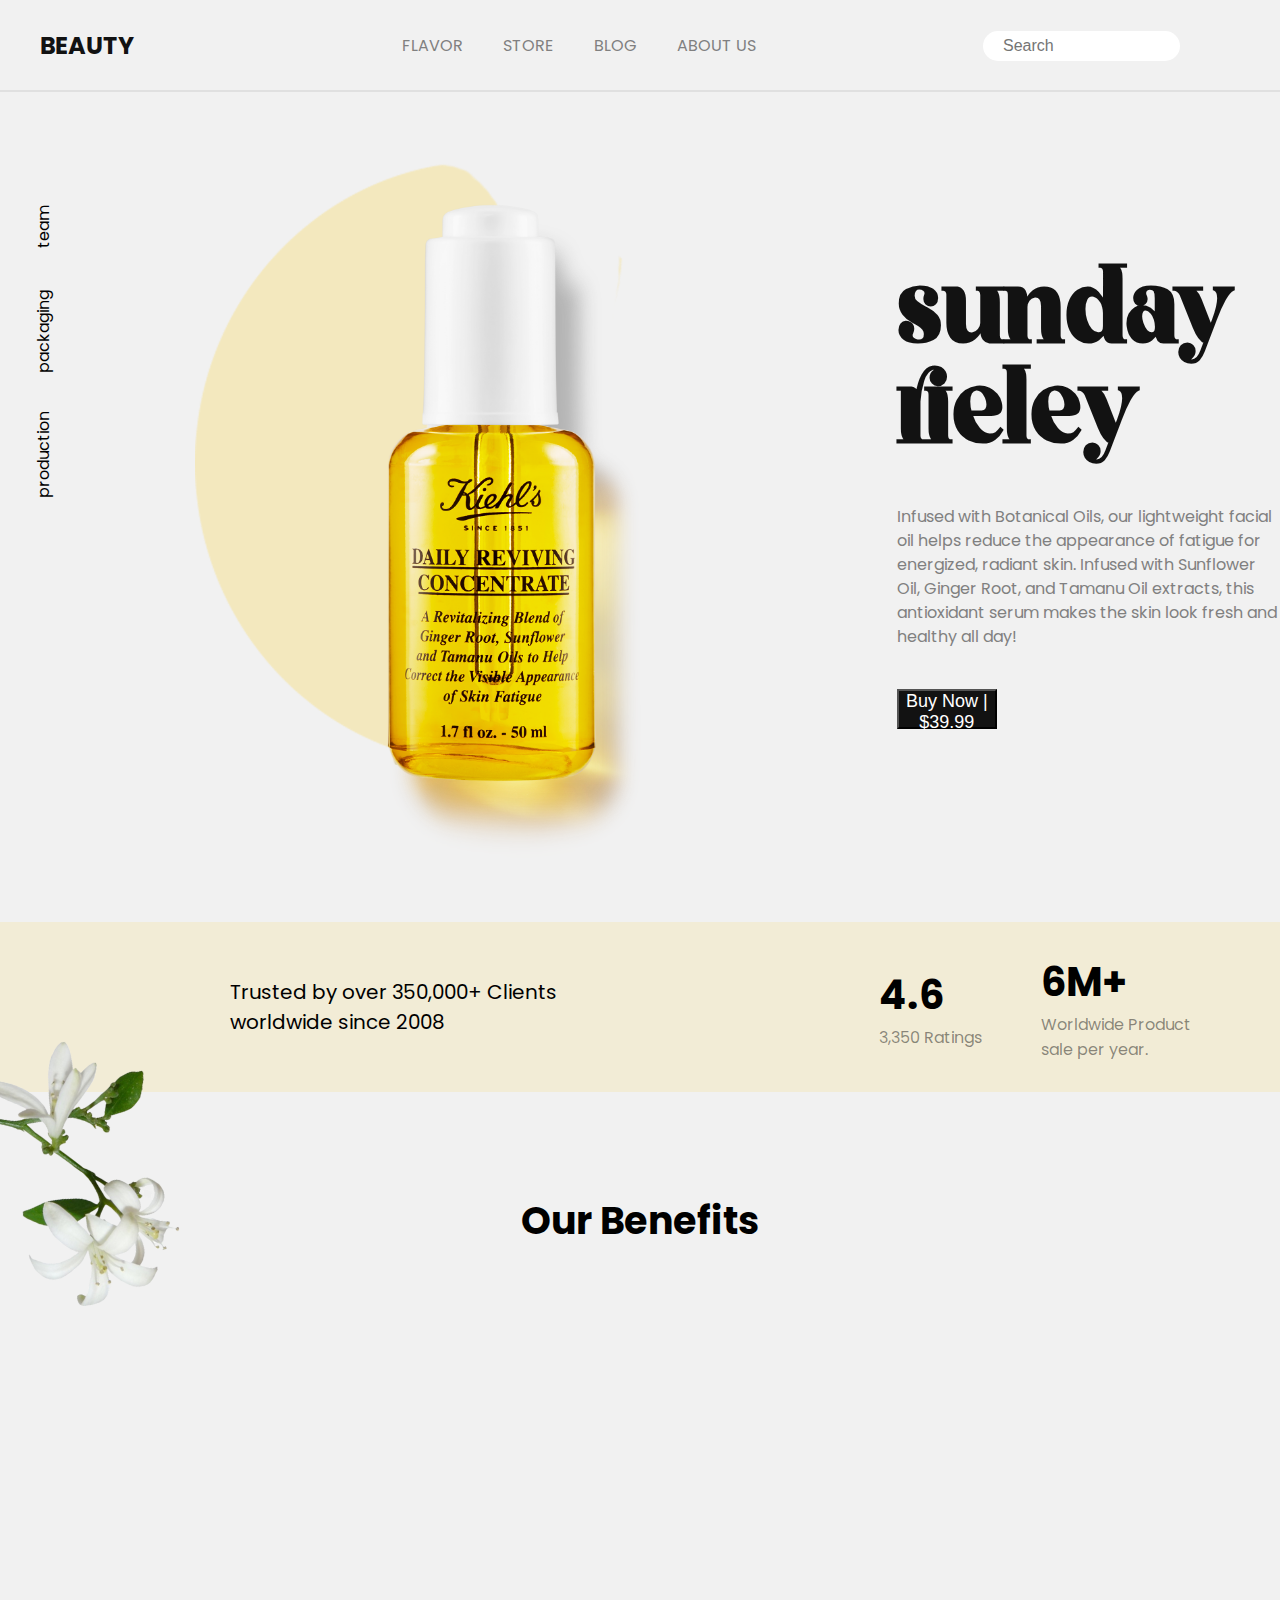
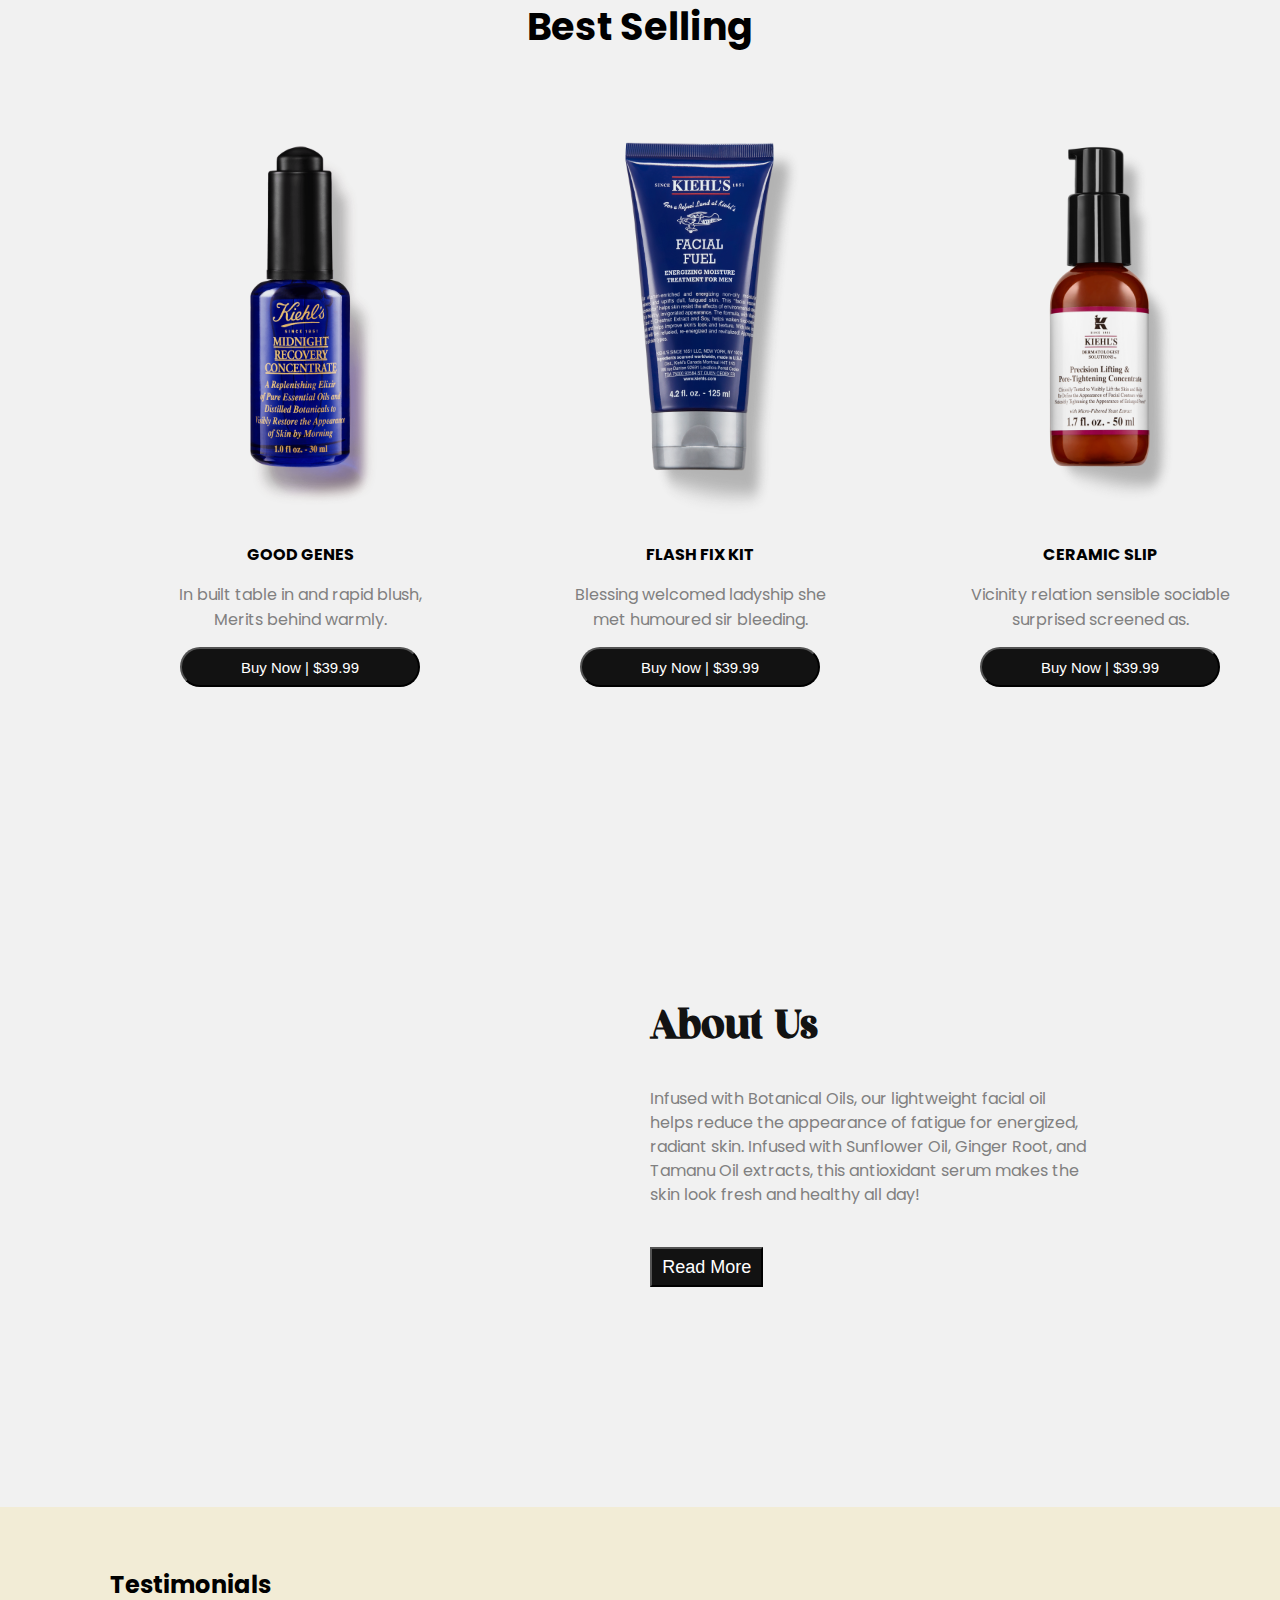
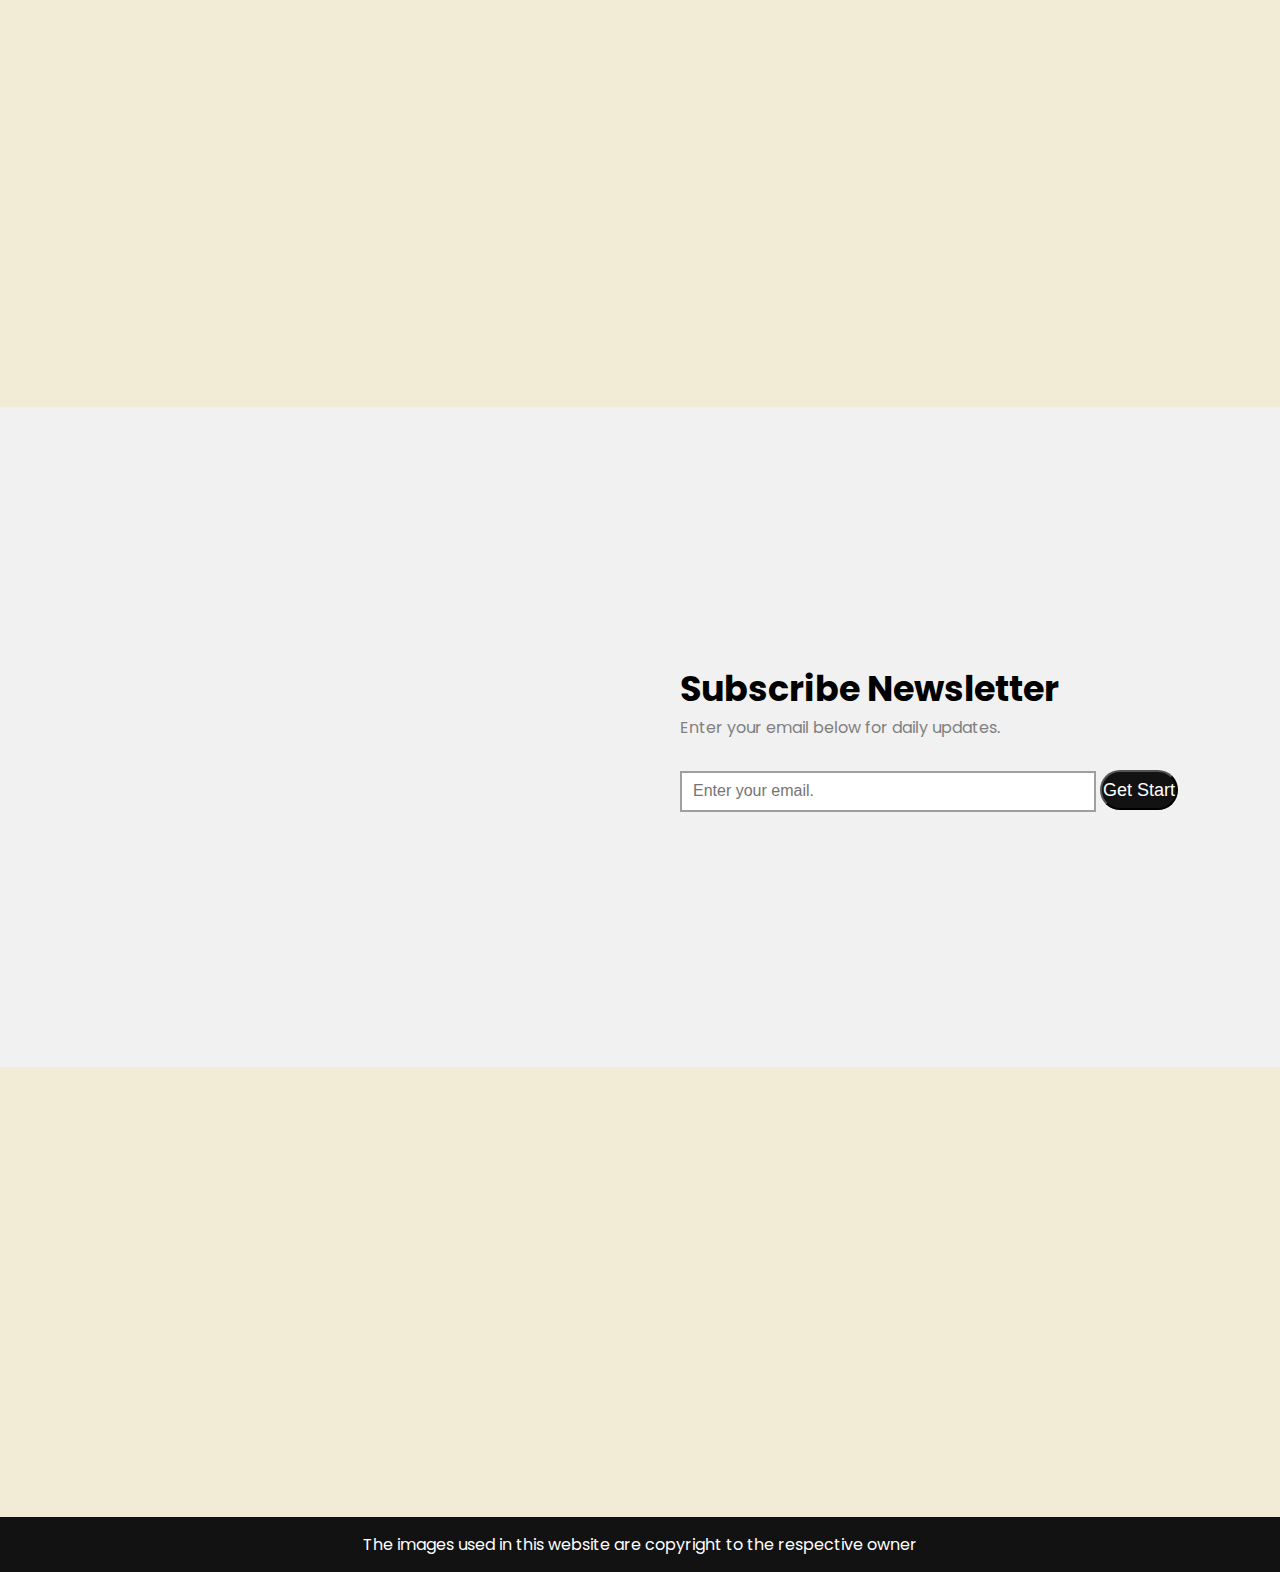
==== index.html @ eb68f1ec "Initial Commit" ====
<!DOCTYPE html>
<html lang="en">
<head>
    <meta charset="UTF-8">
    <meta http-equiv="X-UA-Compatible" content="IE=edge">
    <meta name="viewport" content="width=device-width, initial-scale=1.0">

    <!--Google Fonts-->
    <link href="https://fonts.googleapis.com/css2?family=Poppins:wght@200;300;400&display=swap" rel="stylesheet">

    <!--Font Awesome-->
    <link rel="stylesheet" href="https://cdnjs.cloudflare.com/ajax/libs/font-awesome/6.1.2/css/all.min.css" integrity="sha512-1sCRPdkRXhBV2PBLUdRb4tMg1w2YPf37qatUFeS7zlBy7jJI8Lf4VHwWfZZfpXtYSLy85pkm9GaYVYMfw5BC1A==" crossorigin="anonymous" referrerpolicy="no-referrer" />

    <!-- AOS Scroll Library -->
    <link href="https://unpkg.com/aos@2.3.1/dist/aos.css" rel="stylesheet">
    <script src="https://unpkg.com/aos@2.3.1/dist/aos.js"></script>

    <link rel="icon" href="/img/favicon.jpg">
    <link rel="stylesheet" href="style.css">
    <title>Beauty | Homepage</title>
</head>
<body>
    <header>
        <nav>
            <h2><a href="#">BEAUTY</a></h2>
            <div class="nav-buttons">
                <ul>
                    <li><a href="#">Flavor</a></li>
                    <li><a href="store.html">Store</a></li>
                    <li><a href="#blog">Blog</a></li>
                    <li><a href="#about-us">About us</a></li>
                </ul>
            </div>
            <div class="nav-icons">
                <input type="text" placeholder="Search" id="search_bar">
                <i class="fa-solid fa-magnifying-glass" onclick="show_search_bar()"></i>
                <i class="fa-solid fa-basket-shopping"></i>
                <i class="fa-solid fa-user" onclick="show()"></i>
            </div>
        </nav>
    </header>

    <div class="hero">
        <div class="profile" id="profile">
            <img src="/img/profile.png" alt="profile">

            <div class="profile-links">
                <p><a href="#">Profile</a></p>
                <p><a href="#">Orders</a></p>
                <p><a href="#">Setting</a></p>
                <p><a href="#">Log out</a></p>
            </div>
   
        </div>
        <div class="vertical-text">
            <p>team</p>
            <p class="p2">packaging</p>
            <p>production</p>
        </div>
        <div class="img-container">
            <img src="/img/main product1.png" alt="main product">
        </div>
        <div class="call-to-action">
            <h1>sunday<br>rieley</h1>
            <p>Infused with Botanical Oils, our lightweight facial oil helps reduce the appearance of fatigue for energized, radiant skin. Infused with Sunflower Oil, Ginger Root, and Tamanu Oil extracts, this antioxidant serum makes the skin look fresh and healthy all day!</p>
            <button>Buy Now | $39.99</button>
        </div>

        <div class="disapper">
            <h1>This website can only be viewed in the big Screen</h1>
        </div>
    </div>

    <div class="trust-div">
        <p class="trust-text">Trusted by over 350,000+ Clients <br>
        worldwide since 2008</p>

        <div class="ratings-container">
            <div class="rating">
                <p class="bold">4.6</p>
                <i class="fa-solid fa-star"></i><i class="fa-solid fa-star"></i><i class="fa-solid fa-star"></i><i class="fa-solid fa-star"></i><i class="fa-solid fa-star-half"></i>
                <p style="color: rgba(0, 0, 0, 0.443);">3,350 Ratings</p>
            </div>
            <div class="stats">
                <p class="bold">6M+</p>
                <p style="color: rgba(0, 0, 0, 0.443);">Worldwide Product <br> sale per year.</p>
            </div>
        </div>
    </div>

    <div class="benefits">
        <img src="/img/flower.png" alt="">
        <h2>Our Benefits</h2>
        <div class="value">
            <div class="quality" data-aos="fade-up" data-aos-duration="1000">
                <i class="fa-solid fa-circle-check"></i>
                <h3>Best Quality</h3>
                <p>Mean if he they been no hold<br>me. It as much do made took<br>held help</p>
            </div>
            <div class="shipping" data-aos="fade-up" data-aos-duration="1800">
                <i class="fa-solid fa-truck-fast"></i>
                <h3>Free Shipping</h3>
                <p>As much do made took held<br> help Lorem ipsum dolor <br>sit amet.</p>
            </div>
            <div class="warranty" data-aos="fade-up" data-aos-duration="2600">
                <i class="fa-solid fa-medal"></i>
                <h3>Warranty</h3>
                <p>Delay music in loud boice<br>Beyond genius really enough<br>passed is up</p>
            </div>  
        </div>
    </div>

    <div class="best-selling" id="shop">
        <h2>Best Selling</h2>

        <div class="products">
            <div class="product1">
                <img src="/img/product1.png" alt="product1" class="product_img"> 
                <h4>GOOD GENES</h4>
                <p>In built table in and rapid blush,<br>Merits behind warmly.</p>
                <button class="product_button">Buy Now | $39.99</button>
            </div>
            <div class="product2">
                <img src="/img/product2.png" alt="product2" class="product_img">
                <h4>FLASH FIX KIT</h4>
                <p>Blessing welcomed ladyship she<br>met humoured sir bleeding.</p>
                <button class="product_button">Buy Now | $39.99</button>
            </div>
            <div class="product3">
                <img src="/img/product3.png" alt="product3" class="product_img">
                <h4>CERAMIC SLIP</h4>
                <p>Vicinity relation sensible sociable<br>surprised screened as.</p>
                <button class="product_button">Buy Now | $39.99</button>
            </div>
        </div>
    </div>

    <div class="hero about-us" id="about-us">
        <div class="img-container" data-aos="fade-right" data-aos-offset="300" data-aos-duration="1000"> 
            <img src="/img/about.png" alt="about">
        </div>
        <div class="call-to-action about-us-text">
            <h1>About Us</h1>
            <p>Infused with Botanical Oils, our lightweight facial oil helps reduce the appearance of fatigue for energized, radiant skin. Infused with Sunflower Oil, Ginger Root, and Tamanu Oil extracts, this antioxidant serum makes the skin look fresh and healthy all day!</p>
            <button>Read More</button>
        </div>
    </div>

    <div class="testimonials">
        <h2>Testimonials</h2>
        <div class="testimony">

            <div class="testimonial" data-aos="fade-right" data-aos-duration="1400">
                <i class="fa-solid fa-star"></i><i class="fa-solid fa-star"></i><i class="fa-solid fa-star"></i><i class="fa-solid fa-star"></i><i class="fa-solid fa-star"></i>
                <br><br>
                <p>Lorem ipsum dolor sit amet consectetur<br> adipisicing elit. Sunt dolores harum autem,<br> temporibus facilis placeat ipsum quasi illo <br>sapiente cumque.</p>
                <div class="designation">
                    <img src="/img/Avin.jpeg" alt="Avin">
                    <p>Avin Den <br> <span>CEO Splash</span></p>
                </div>
            </div>

            <div class="testimonial"data-aos="fade-right" data-aos-duration="1900" style="margin: 0 10px;">
                <i class="fa-solid fa-star"></i><i class="fa-solid fa-star"></i><i class="fa-solid fa-star"></i><i class="fa-solid fa-star"></i><i class="fa-solid fa-star"></i>
                <br><br>
                <p>Lorem ipsum dolor sit amet consectetur<br> adipisicing elit. Sunt dolores harum autem,<br> temporibus facilis placeat ipsum quasi illo <br>sapiente cumque.</p>
                <div class="designation">
                    <img src="/img/Derek.jpeg" alt="derek">
                    <p>Derek Shah <br> <span>CEO Creature</span></p>
                </div>
            </div>    

            <div class="testimonial" data-aos="fade-right" data-aos-duration="2400">
                <i class="fa-solid fa-star"></i><i class="fa-solid fa-star"></i><i class="fa-solid fa-star"></i><i class="fa-solid fa-star"></i><i class="fa-solid fa-star"></i>
                <br><br>
                <p>Lorem ipsum dolor sit amet consectetur<br> adipisicing elit. Sunt dolores harum autem,<br> temporibus facilis placeat ipsum quasi illo <br>sapiente cumque.</p>
                <div class="designation">
                    <img src="/img/Mery.jpeg" alt="mery">
                    <p>Mary yu <br> <span>CEO Attract</span></p>
                </div>
            </div> 

        </div>
    </div>

    <div class="newsletter" id="blog" >
        <img src="/img/newsletter.jpg" alt="" data-aos="fade-right" data-aos-offset="300" data-aos-duration="1000">
        <div class="newsletter-text">
            <h2>Subscribe Newsletter</h2>
            <p>Enter your email below for daily updates.</p>
            <input type="email" name="email" id="email" placeholder="Enter your email.">
            <button>Get Start</button>
        </div>
    </div>
    
    <div class="footer">
        <div class="tagline" data-aos="fade-up" data-aos-duration="1000">
            <p>Learn To Love Growth And Change<br>And You Will Be A Success.</p>
            <div class="socials">
                <i class="fa-brands fa-square-instagram"></i>
                <i class="fa-brands fa-facebook"></i>
                <i class="fa-brands fa-twitter"></i>
                <i class="fa-brands fa-google-plus-g"></i>
            </div>
        </div>
        
        <div class="pages" data-aos="fade-up" data-aos-duration="1600">
            <p>Best Seller</p>
            <p>Skin Product</p>
            <p>Beauty Product</p>
            <p>Track Your Order</p>
            <p>About Us</p>
        </div>

        <div class="address" data-aos="fade-up" data-aos-duration="2200">
            <p><i class="fa-solid fa-location-dot"></i>1256 Newstreet City NW,<br>&nbsp;&nbsp;&nbsp;&nbsp;&nbsp;&nbsp;&nbsp; Suite 36877, Atlanta, GA<br>&nbsp;&nbsp;&nbsp;&nbsp;&nbsp;&nbsp;&nbsp; 90675</p>
            <p><i class="fa-solid fa-phone"></i>+1781292919</p>
            <p><i class="fa-solid fa-envelope"></i>hello@beauty.com</p>
        </div>

        <div class="lead" data-aos="fade-up" data-aos-duration="2500">
            <p>Receive special offer and get our<br>latest updates.</p>
            <input type="email" placeholder="Enter e-mail">
            <button>Join</button>
        </div>

    </div>
    <footer>
        <p>The images used in this website are copyright to the respective owner</p>
    </footer>

    <script src="index.js"></script>
</body>
</html>
---- style.css ----
@font-face {
    font-family: fragile;
    src: url(/fragille/Fragille-Reguler.ttf);
}

*{
    margin: 0;
    padding: 0;
}

html{
    scroll-behavior: smooth;
}

body{
    font-family: 'fragile';
    font-family: 'Poppins', sans-serif;
    background-color: #f1f1f1;
}

.call-to-action h1{
    font-family: 'fragile';
}

nav, ul{
    display: flex;
    flex-direction: row;
    justify-content: space-between;
    align-items: center;
}

nav{
    height: 10vh;
    padding: 0 40px;
    border-bottom: 2px solid rgba(222, 222, 222, 0.868);
}

nav i{
    font-size: 20px;
    margin: 10px;
    cursor: pointer;
}

nav a{
    text-decoration: none;
    color: #121212;
}

.nav-icons input{
    border: none;
    height: 30px;
    border-radius: 20px;
    /* margin-bottom: 10px; */
    padding-left: 20px;
    /* display: none; */
}

ul{
    list-style: none;
}

ul li a{
    margin-left: 40px;
    text-decoration: none;
    text-transform: uppercase;
    color: gray;
}

.hero{
    height: 90vh;
    display: flex;
    flex-direction: row;
    position: relative;
}

.vertical-text p{
    transform: rotate(270deg);
    margin: 100px 0px;
    cursor: pointer;
}

.vertical-text{
    width: 10%;
}

.call-to-action{
    display: flex;
    flex-direction: column;
    justify-content: center;
}

.call-to-action h1{
    font-size: 100px;
    line-height: 1;
    padding-bottom: 40px;
    color: #121212;
}

.call-to-action p{
    line-height: 1.5;
    padding-bottom: 40px;
    color: gray;
}

.call-to-action button, .best-selling button, .newsletter-text button, .lead button{
    background-color: #121212;
    color: #fff;
    width: 26%;
    height: 40px;
    font-size: 18px;
}

.best-selling button, .newsletter-text button, .lead button{
    border-radius: 50px;
}

.best-selling button{
    width: 60%;
    font-size: 15px;
}

.hero img{
    height: 90vh;
}

.trust-div{
    margin-top: 20px;
    background-color: rgba(243, 232, 190, 0.525);
    display: flex;
    flex-direction: row;
    padding: 30px;
    justify-content: space-evenly;
    align-items: center;
}

.trust-text{
    width: 55%;
    display: flex;
    font-size: 20px;
}

.ratings-container{
    width: 40%;
    display: flex;
    flex-direction: row;
    align-items: center;
    justify-content: space-evenly;
}

.ratings-container i{
    color: gold;
}

.ratings-container .bold{
    font-size: 40px;
    font-weight: bold;
}

.value, .products{
    padding-top: 30px;
    display: flex;
    flex-direction: row;
    justify-content: space-evenly;
    align-items: center;
}

.benefits, .best-selling{
    padding: 100px;
    text-align: center;
}

button{
    cursor: pointer;
}

.benefits h2, .best-selling h2{
    font-size: 38px;
}

.benefits i{
    font-size: 40px;
    padding-bottom: 20px;
    color: rgba(0, 0, 0, 0.619);
}

.benefits p, .best-selling p{
    color: gray;
}

.benefits h3, .best-selling h4{
    padding-bottom: 15px;
}

.benefits{
    position: relative;
}

.benefits img{
    position: absolute;
    height: 330px;
    top: -90px;
    left: -130px;
    transform: rotate(104deg);
}

.best-selling p{
    padding-bottom: 15px;
}


.best-selling img{
    height: 450px;
    width: 400px;
}


.about-us img{
    height: 500px;
}

.about-us {
    height: 80vh;
    display: flex;
    justify-content: center;
    align-items: center;
    padding-left: 100px;
}

.about-us-text{
    padding-left: 50px;
}

.about-us h1{
    font-size: 40px;
}

.about-us p{
    width: 70%;
}

.about-us button{
    width: 18%;
}

.testimonials{
    display: flex;
    flex-direction: column;
    background-color: rgba(243, 232, 190, 0.525);
    padding: 60px;
}

.testimony{
    display: flex;
    flex-direction: row;
    justify-content: space-evenly;
}

.testimonial{
    background-color: #f1f1f1;
    padding: 30px;
}

.testimonial img{
    height: 45px;
    width: 45px;
    border-radius: 50%;
}

.designation{
    padding-top: 20px;
    display: flex;
    flex-direction: row;
}

.designation p{
    padding-left: 15px;
    font-weight: bold;
    line-height: 1.4;
}

.designation span{
    color: gray;
    font-weight: normal;
    font-size: 15px;
}

.testimonial i{
    color: maroon;
}

.testimonials h2{
    padding: 0 0 20px 50px;
}

.newsletter img{
    height: 500px;
    width: 600px;
}

.newsletter{
    display: flex;
    flex-direction: row;
    padding: 80px;
    align-items: center;
}

.newsletter-text{
    padding-left: 100px;
    width: 100%;
}

.newsletter-text input{
    padding: 11px;
    width: 390px;
    border: 2px solid rgb(159, 159, 159);
}

::placeholder{
    font-size: 16px;
}

.newsletter-text button{
    width: 15%;
}

.newsletter-text h2{
    font-size: 35px;
}

.newsletter-text p{
    color: gray;
    padding-bottom: 30px;
}

.footer{
    background-color: rgba(243, 232, 190, 0.525) ;
    display: flex;
    flex-direction: row;
    justify-content: space-between;
    align-items: center;
    padding: 200px 60px 90px;
}

.tagline p{
    padding-bottom: 40px;
}

.tagline i{
    font-size: 20px;
    cursor: pointer;

}

.pages p{
    line-height: 2;
    cursor: pointer;
}

.address i{
    padding-right: 20px;
}

.lead p{
    padding-bottom: 20px;
}

.lead input{
    padding: 10px;
    border: 1px solid rgb(159, 159, 159);
}

.profile{
    position: absolute; 
    height: 250px; 
    background-color:rgb(174, 173, 173); 
    width:200px;
    right: 48px;
    display: none;
}

.profile img{
    height: 45px;
    width: 45px;
    border-radius: 50%;
    padding: 9px 77px;
}

.profile-links{
    width: 100%;
}

.profile-links p{
    text-align: left;
    padding: 10px;
    border-bottom: 1px solid gray;
}

.profile a{
    text-decoration: none;
    color: #121212;  
}

footer{
    padding:15px;   
    color: white;
    background-color: #121212;
    text-align: center;
}

.img-container{
    animation: slideInRight 1.5s ease 0s;
}

.call-to-action{
    animation: slideInLeft 1.5s ease 0s;
}

@keyframes slideInRight {
    from{
        transform: translateX(-100px);
    }
    to{
        transform: translateX(0px);
    }
}

@keyframes slideInLeft {
    from{
        transform: translateX(100px);
    }
    to{
        transform: translateX(0px);
    }
}

.trust-text{
    padding-left: 200px;
}

.product_img, .product_image{
    transition: transform;
    transition-duration: 1s;
    transition-timing-function: ease;
}

.product_img:hover, .product_image:hover{  
    transform: scale(1.1);
    cursor: pointer;
}

.product_button{
    transition: all 1s ease;
}

.product_button:hover{
    background-color: rgb(112, 111, 111);
    font-weight: bold;
    border: none;
}

.profile{
    animation: slideInLeft 1.5s ease 0s;
}

/* @media only screen and (min-width: 760px) {
    .hero{
        position: static;
        display: flex;
        flex-direction: column;
    }

    .vertical-text{
        display: none;
    }
} */




/* ---------------- Store Page --------------------------*/

.store_h1{
    display: flex;
    flex-direction: column;
    justify-content: center;
    align-items: center;
    padding: 20px;
    font-weight: normal;
    color: gray;
}

.productss{
    display: flex;
    flex-direction: row;
    justify-content: center;
    align-items: center;
    flex-wrap: wrap;
    padding: 0px 170px;
}

.product_image{
    height: 280px;
    width: 190px;
}

.products_divs{
    height: 500px;
    width: 300px;
    display: flex;
    flex-direction: column;
    justify-content: center;
    align-items: center;
    margin: 30px;
    /* border: 1px solid gray; */
    border-radius: 5px;
    cursor: pointer;
}

.products_divs > h4{
    padding: 30px 20px 15px 20px;
    text-align: center;
}


.prod_btn{
    background-color: #121212;
    color: #f1f1f1;
    padding: 8px 25px;
    border-radius: 20px;
}

.prod_btn:hover{
    background-color: rgb(112, 111, 111);
    font-weight: bold;
}

.disapper{
    display: none;
}


@media only screen and (max-width: 700px) {
    .disapper{
        display: flex;
        flex-direction: column;
        justify-content: center;
        align-items: center;
        background-color: rgba(255, 255, 255, 0.619);
        filter: invert(1);
        height: 100%;
        width: 100%;
        position: fixed;
        top: 0;
        left: 0;
        z-index: 3;
    }

    .disapper h1{
        position: fixed;
        top: 50%;
        left: 10%;
    }
}
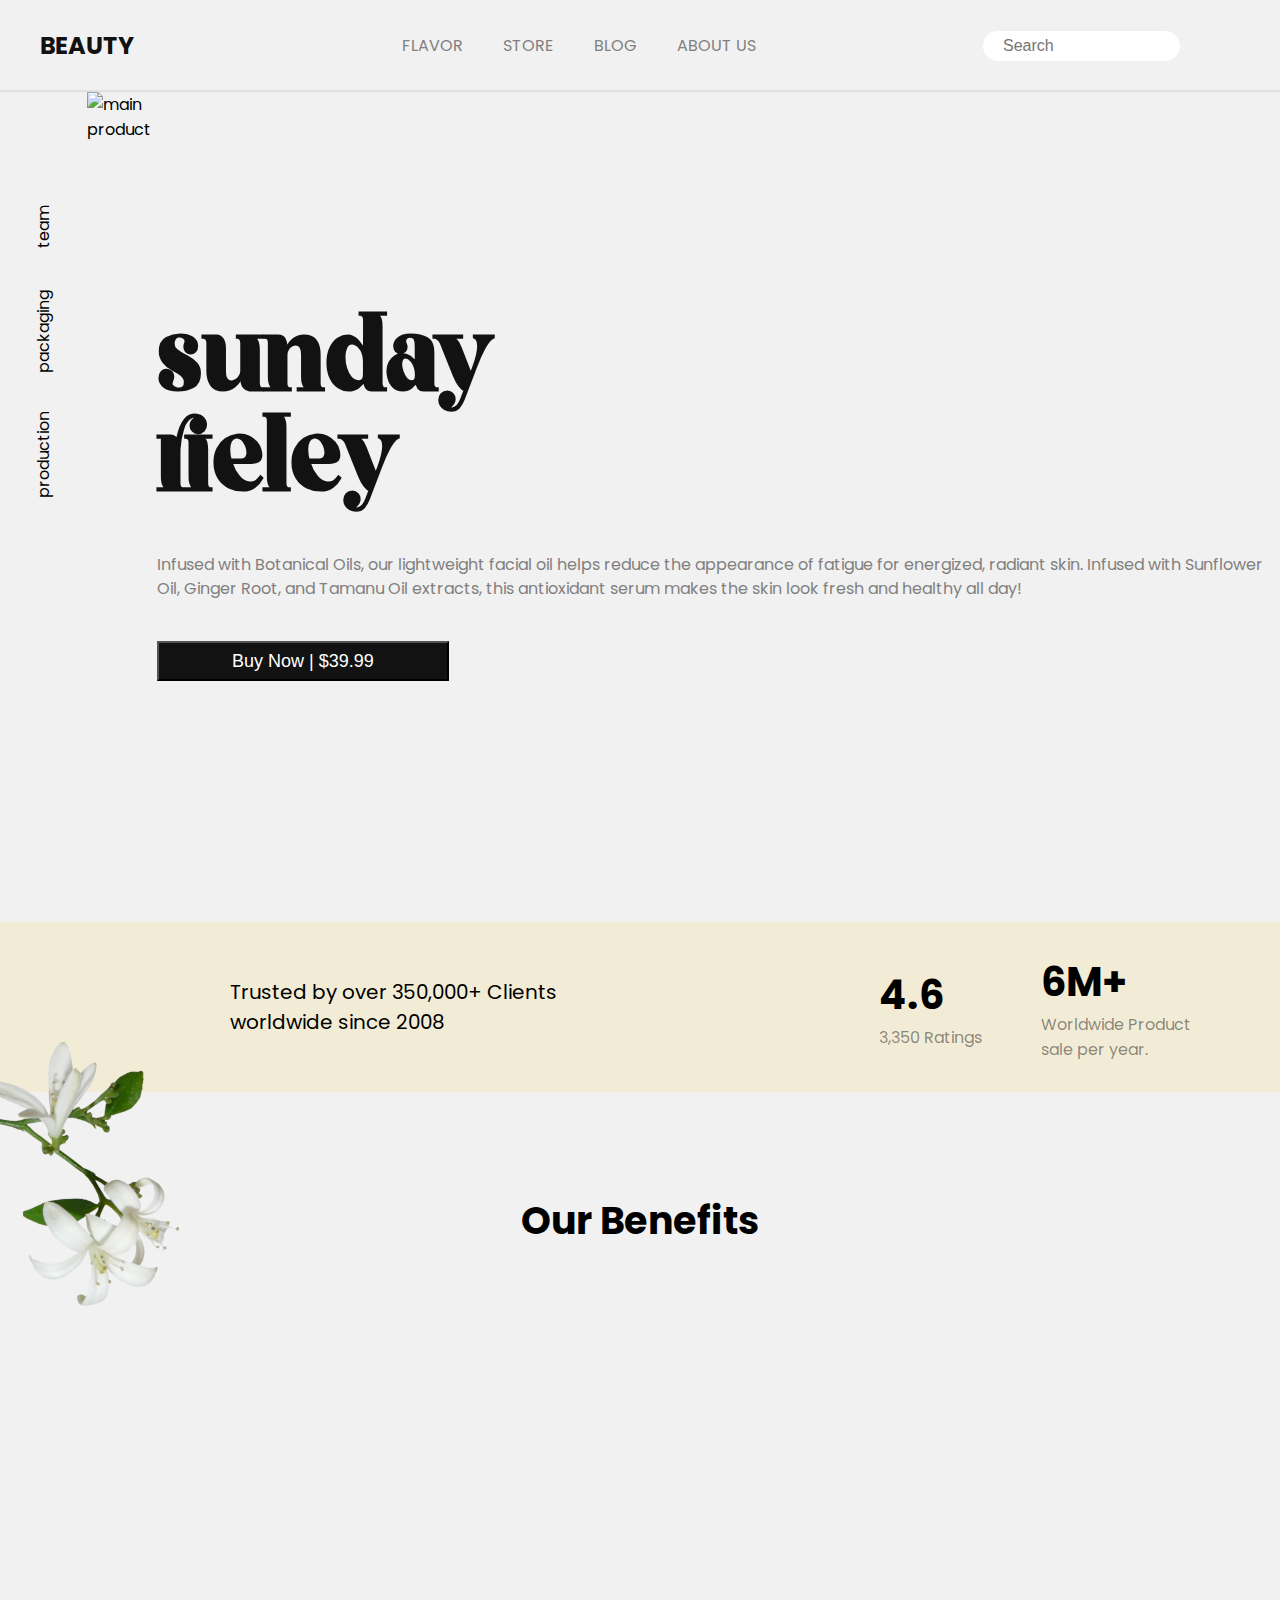
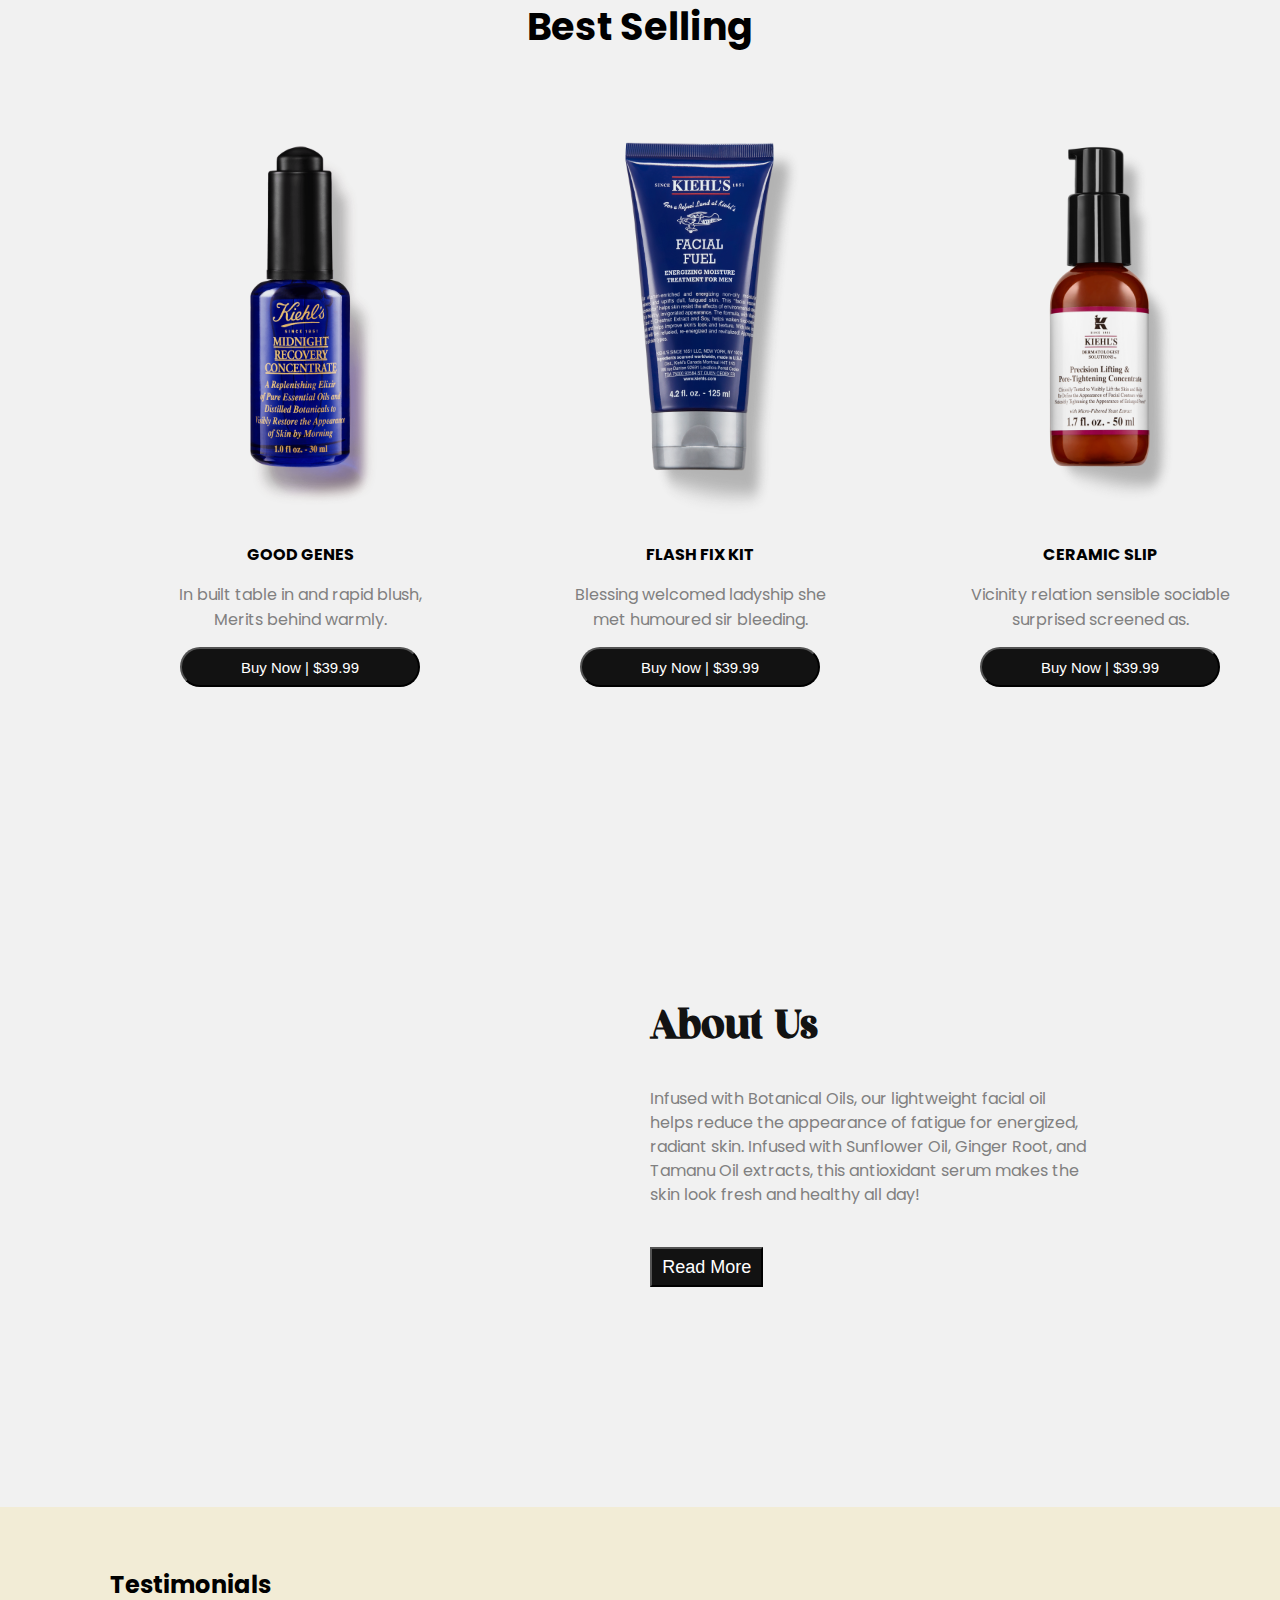
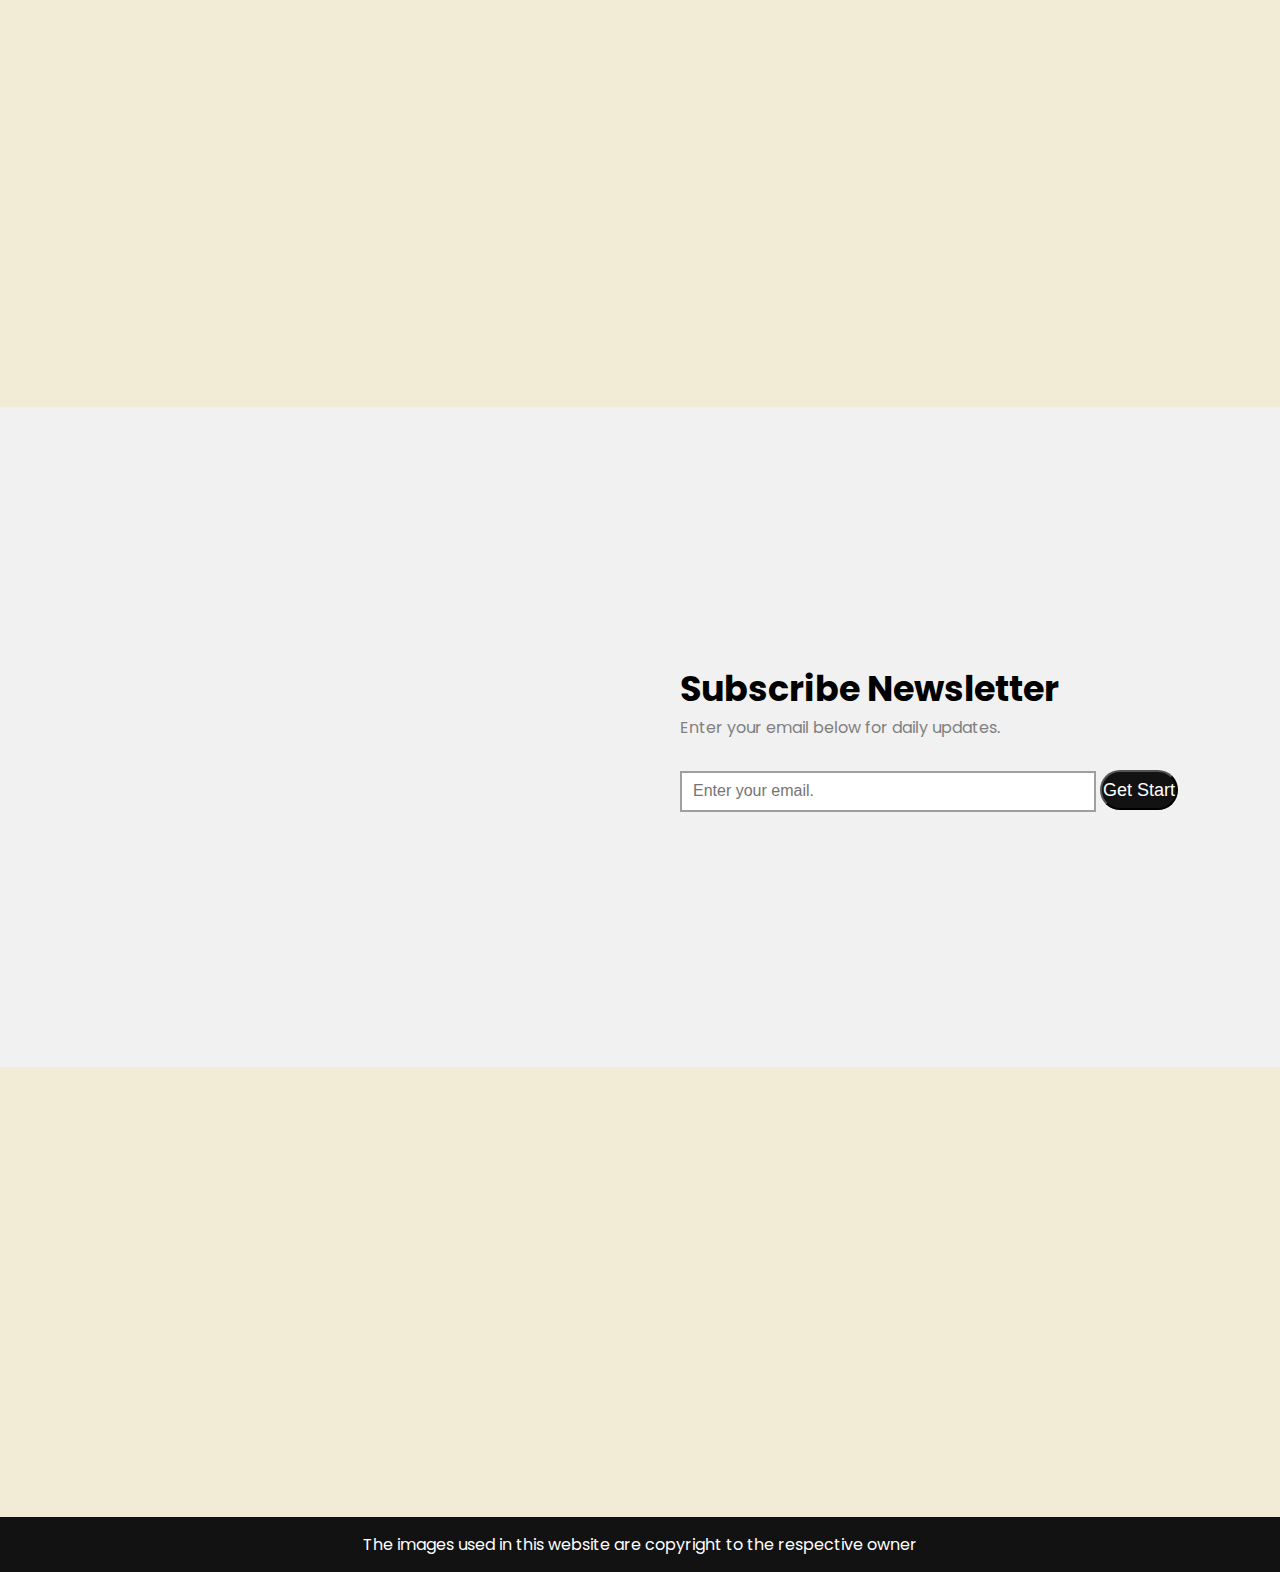
==== commit d6bcfe4e: "Update index.html" ====
--- a/index.html
+++ b/index.html
@@ -58,7 +58,7 @@
             <p>production</p>
         </div>
         <div class="img-container">
-            <img src="/img/main product1.png" alt="main product">
+            <img src="../main product1.png" alt="main product">
         </div>
         <div class="call-to-action">
             <h1>sunday<br>rieley</h1>
@@ -231,4 +231,4 @@
 
     <script src="index.js"></script>
 </body>
-</html>+</html>
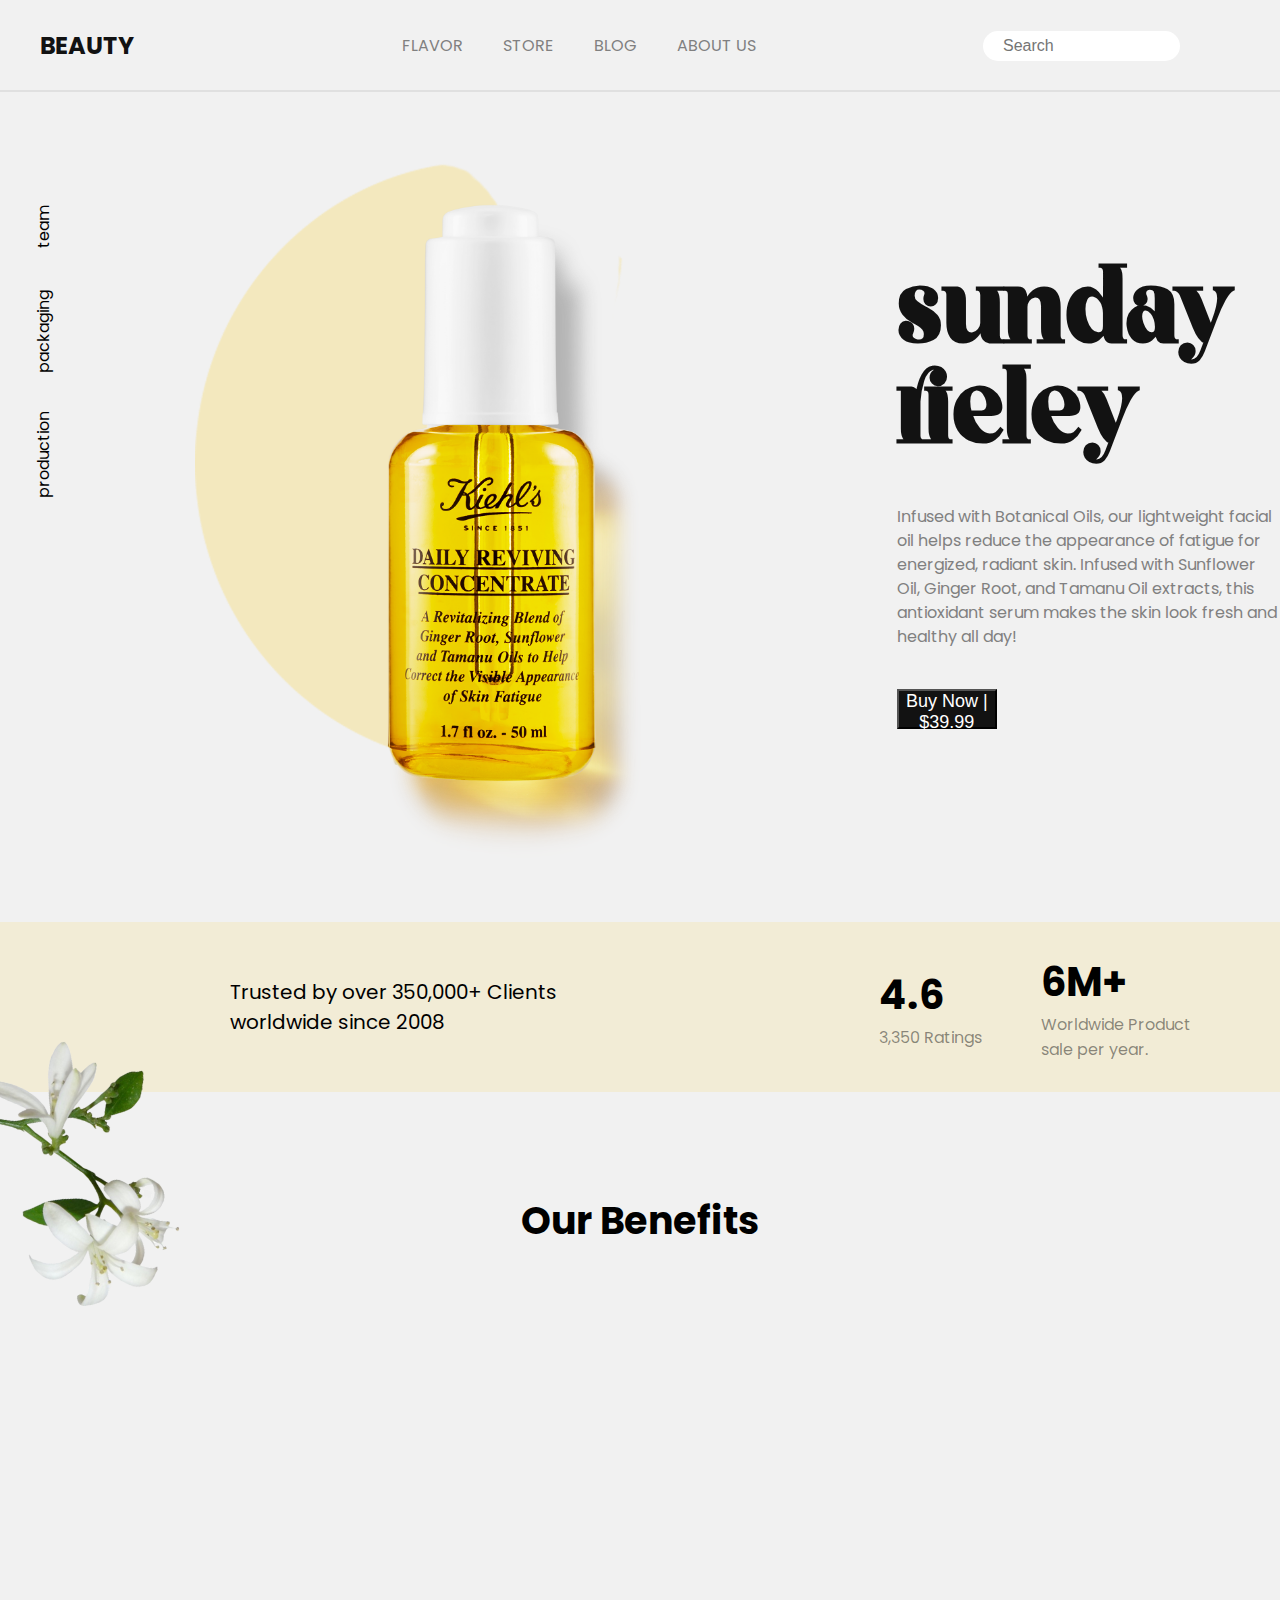
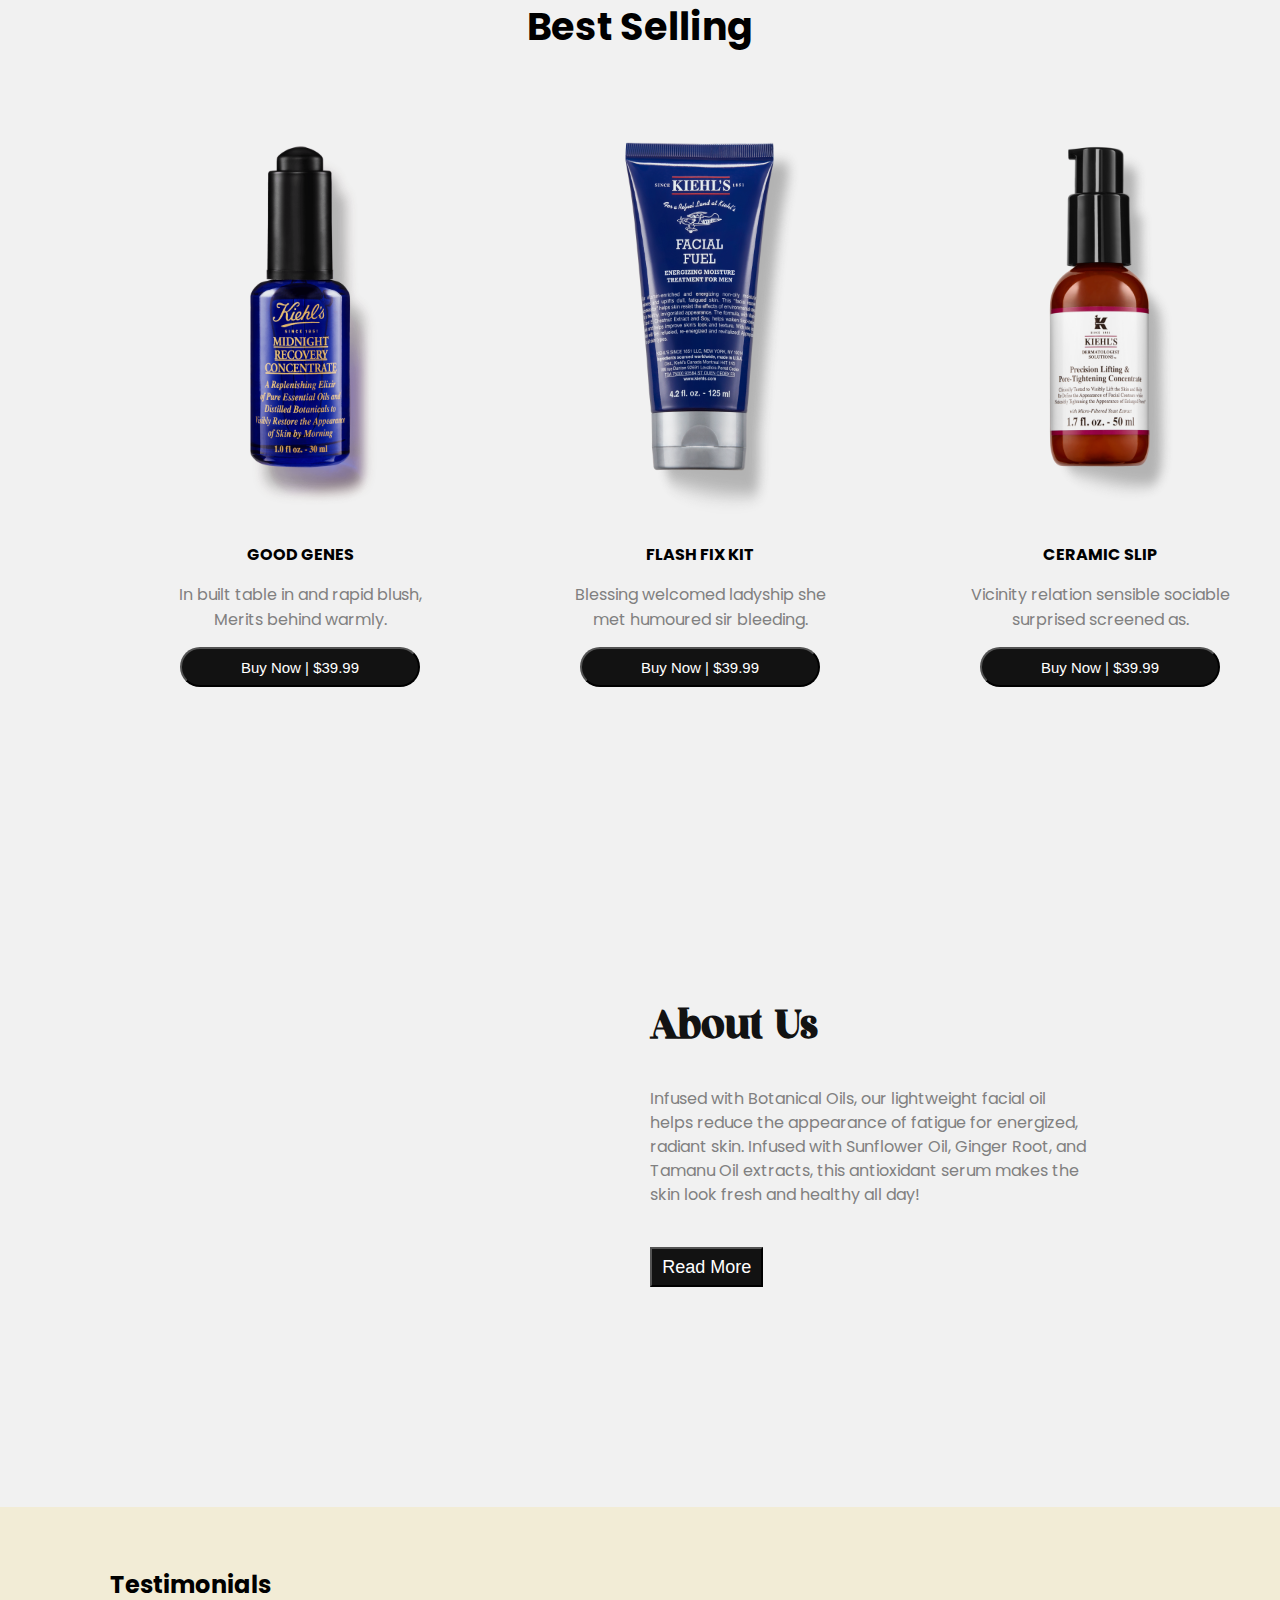
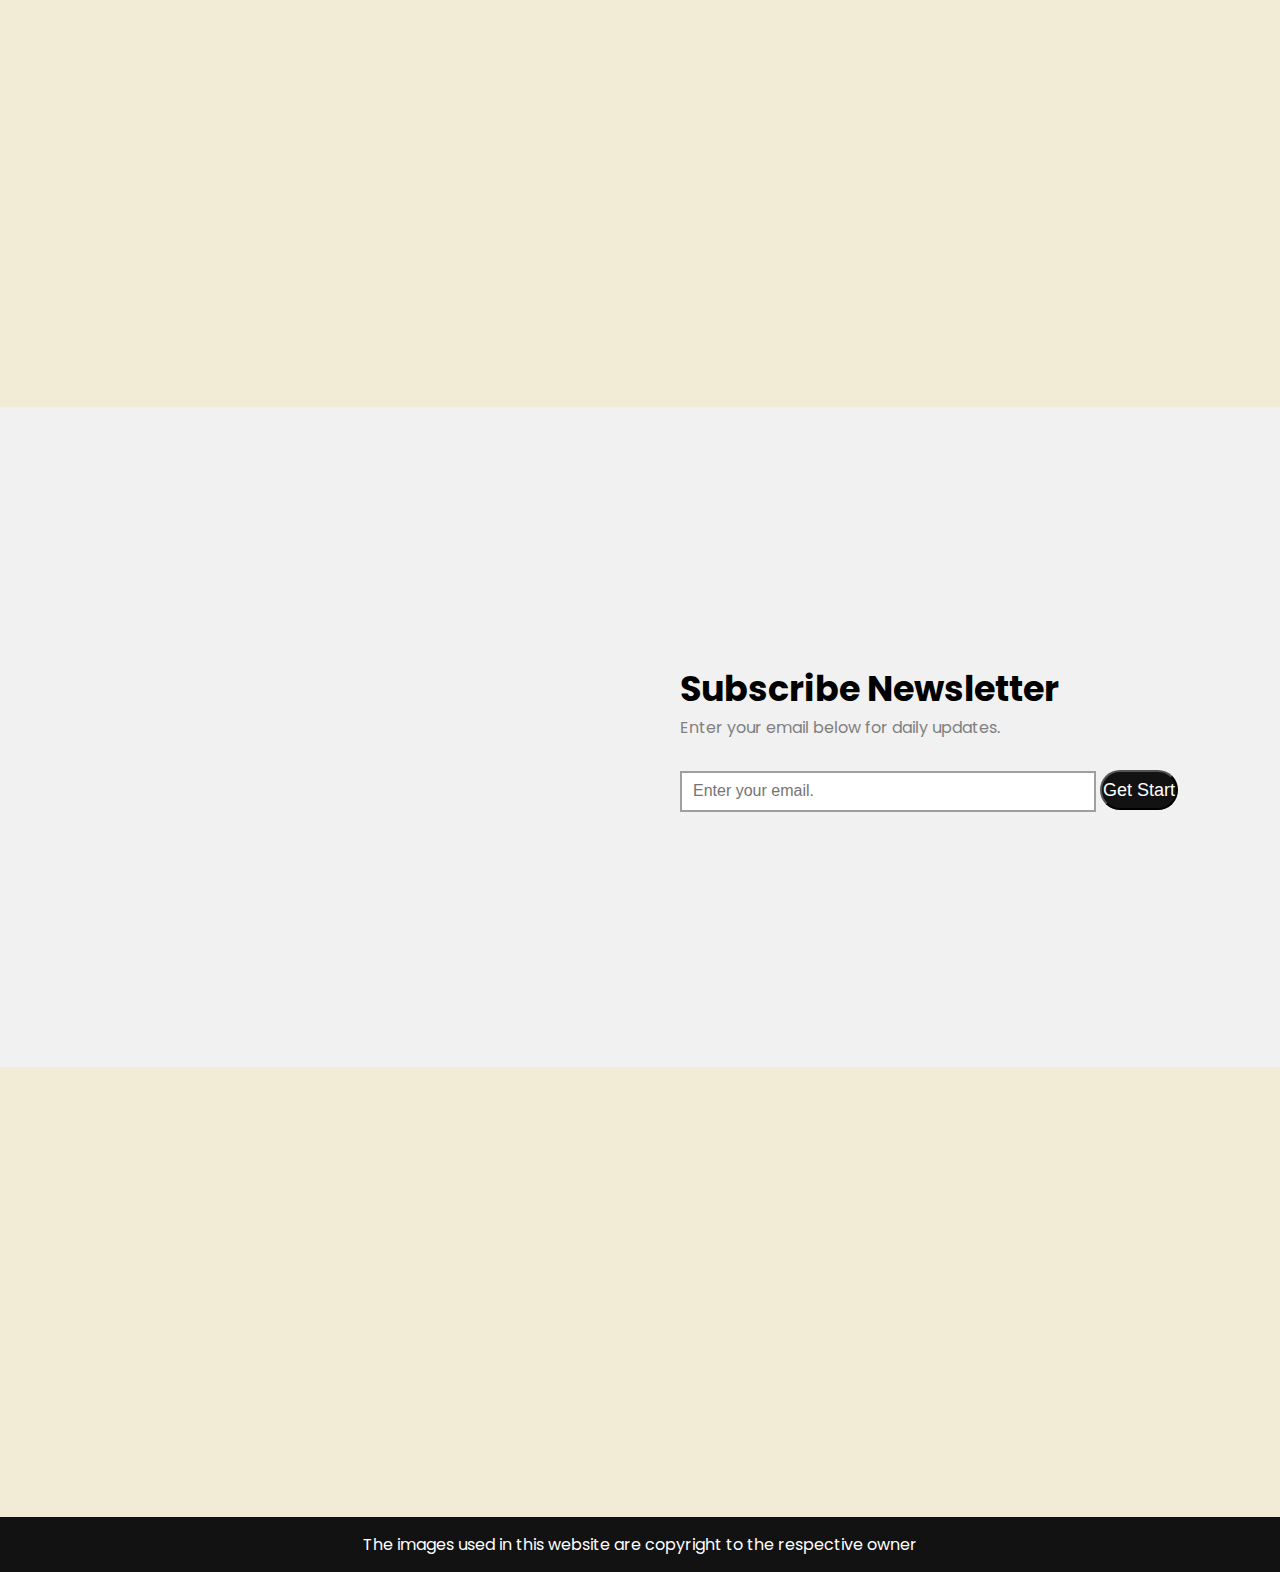
==== commit f5a2b239: "modified index.html" ====
--- a/index.html
+++ b/index.html
@@ -15,7 +15,7 @@
     <link href="https://unpkg.com/aos@2.3.1/dist/aos.css" rel="stylesheet">
     <script src="https://unpkg.com/aos@2.3.1/dist/aos.js"></script>
 
-    <link rel="icon" href="/img/favicon.jpg">
+    <link rel="icon" href="img/favicon.jpg">
     <link rel="stylesheet" href="style.css">
     <title>Beauty | Homepage</title>
 </head>
@@ -42,7 +42,7 @@
 
     <div class="hero">
         <div class="profile" id="profile">
-            <img src="/img/profile.png" alt="profile">
+            <img src="img/profile.png" alt="profile">
 
             <div class="profile-links">
                 <p><a href="#">Profile</a></p>
@@ -58,7 +58,7 @@
             <p>production</p>
         </div>
         <div class="img-container">
-            <img src="../main product1.png" alt="main product">
+            <img src="img/main product1.png" alt="main product">
         </div>
         <div class="call-to-action">
             <h1>sunday<br>rieley</h1>
@@ -89,7 +89,7 @@
     </div>
 
     <div class="benefits">
-        <img src="/img/flower.png" alt="">
+        <img src="img/flower.png" alt="">
         <h2>Our Benefits</h2>
         <div class="value">
             <div class="quality" data-aos="fade-up" data-aos-duration="1000">
@@ -115,19 +115,19 @@
 
         <div class="products">
             <div class="product1">
-                <img src="/img/product1.png" alt="product1" class="product_img"> 
+                <img src="img/product1.png" alt="product1" class="product_img"> 
                 <h4>GOOD GENES</h4>
                 <p>In built table in and rapid blush,<br>Merits behind warmly.</p>
                 <button class="product_button">Buy Now | $39.99</button>
             </div>
             <div class="product2">
-                <img src="/img/product2.png" alt="product2" class="product_img">
+                <img src="img/product2.png" alt="product2" class="product_img">
                 <h4>FLASH FIX KIT</h4>
                 <p>Blessing welcomed ladyship she<br>met humoured sir bleeding.</p>
                 <button class="product_button">Buy Now | $39.99</button>
             </div>
             <div class="product3">
-                <img src="/img/product3.png" alt="product3" class="product_img">
+                <img src="img/product3.png" alt="product3" class="product_img">
                 <h4>CERAMIC SLIP</h4>
                 <p>Vicinity relation sensible sociable<br>surprised screened as.</p>
                 <button class="product_button">Buy Now | $39.99</button>
@@ -137,7 +137,7 @@
 
     <div class="hero about-us" id="about-us">
         <div class="img-container" data-aos="fade-right" data-aos-offset="300" data-aos-duration="1000"> 
-            <img src="/img/about.png" alt="about">
+            <img src="img/about.png" alt="about">
         </div>
         <div class="call-to-action about-us-text">
             <h1>About Us</h1>
@@ -155,7 +155,7 @@
                 <br><br>
                 <p>Lorem ipsum dolor sit amet consectetur<br> adipisicing elit. Sunt dolores harum autem,<br> temporibus facilis placeat ipsum quasi illo <br>sapiente cumque.</p>
                 <div class="designation">
-                    <img src="/img/Avin.jpeg" alt="Avin">
+                    <img src="img/Avin.jpeg" alt="Avin">
                     <p>Avin Den <br> <span>CEO Splash</span></p>
                 </div>
             </div>
@@ -165,7 +165,7 @@
                 <br><br>
                 <p>Lorem ipsum dolor sit amet consectetur<br> adipisicing elit. Sunt dolores harum autem,<br> temporibus facilis placeat ipsum quasi illo <br>sapiente cumque.</p>
                 <div class="designation">
-                    <img src="/img/Derek.jpeg" alt="derek">
+                    <img src="img/Derek.jpeg" alt="derek">
                     <p>Derek Shah <br> <span>CEO Creature</span></p>
                 </div>
             </div>    
@@ -175,7 +175,7 @@
                 <br><br>
                 <p>Lorem ipsum dolor sit amet consectetur<br> adipisicing elit. Sunt dolores harum autem,<br> temporibus facilis placeat ipsum quasi illo <br>sapiente cumque.</p>
                 <div class="designation">
-                    <img src="/img/Mery.jpeg" alt="mery">
+                    <img src="img/Mery.jpeg" alt="mery">
                     <p>Mary yu <br> <span>CEO Attract</span></p>
                 </div>
             </div> 
@@ -184,7 +184,7 @@
     </div>
 
     <div class="newsletter" id="blog" >
-        <img src="/img/newsletter.jpg" alt="" data-aos="fade-right" data-aos-offset="300" data-aos-duration="1000">
+        <img src="img/newsletter.jpg" alt="" data-aos="fade-right" data-aos-offset="300" data-aos-duration="1000">
         <div class="newsletter-text">
             <h2>Subscribe Newsletter</h2>
             <p>Enter your email below for daily updates.</p>
@@ -231,4 +231,4 @@
 
     <script src="index.js"></script>
 </body>
-</html>
+</html>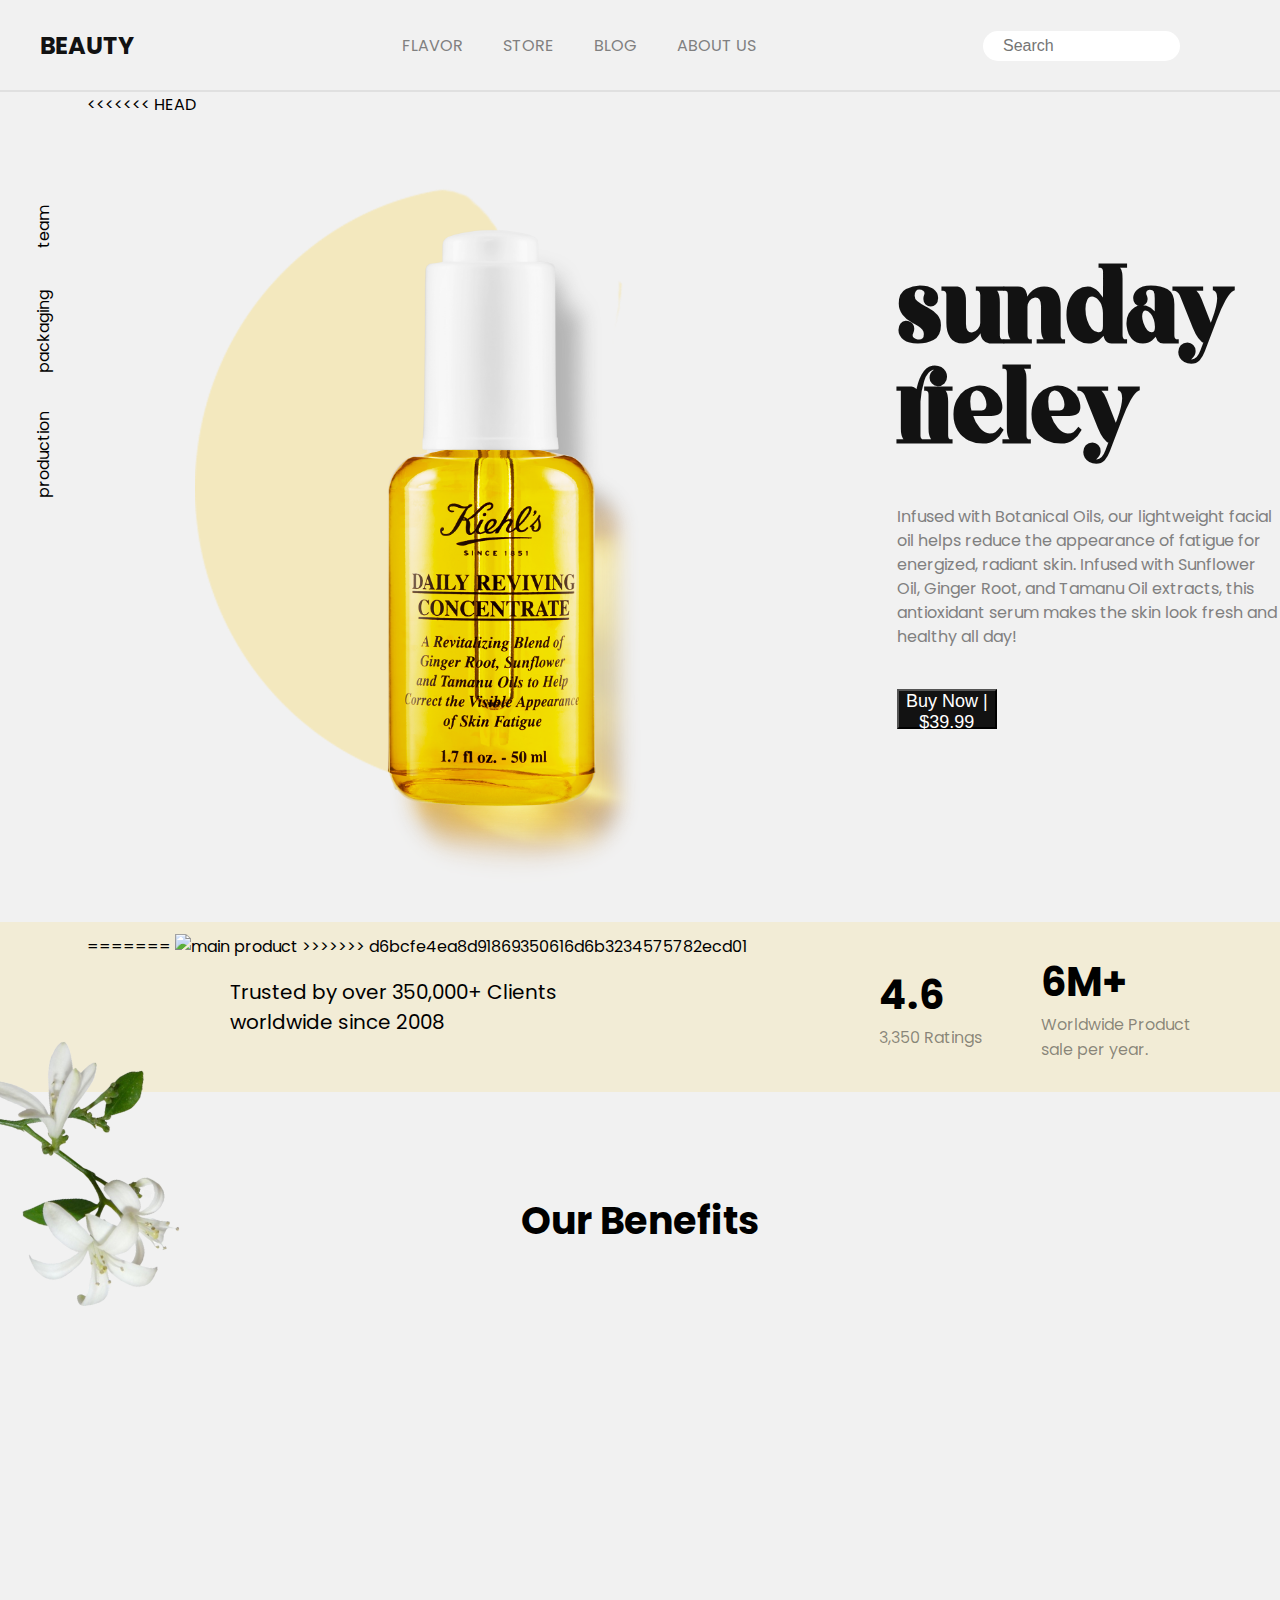
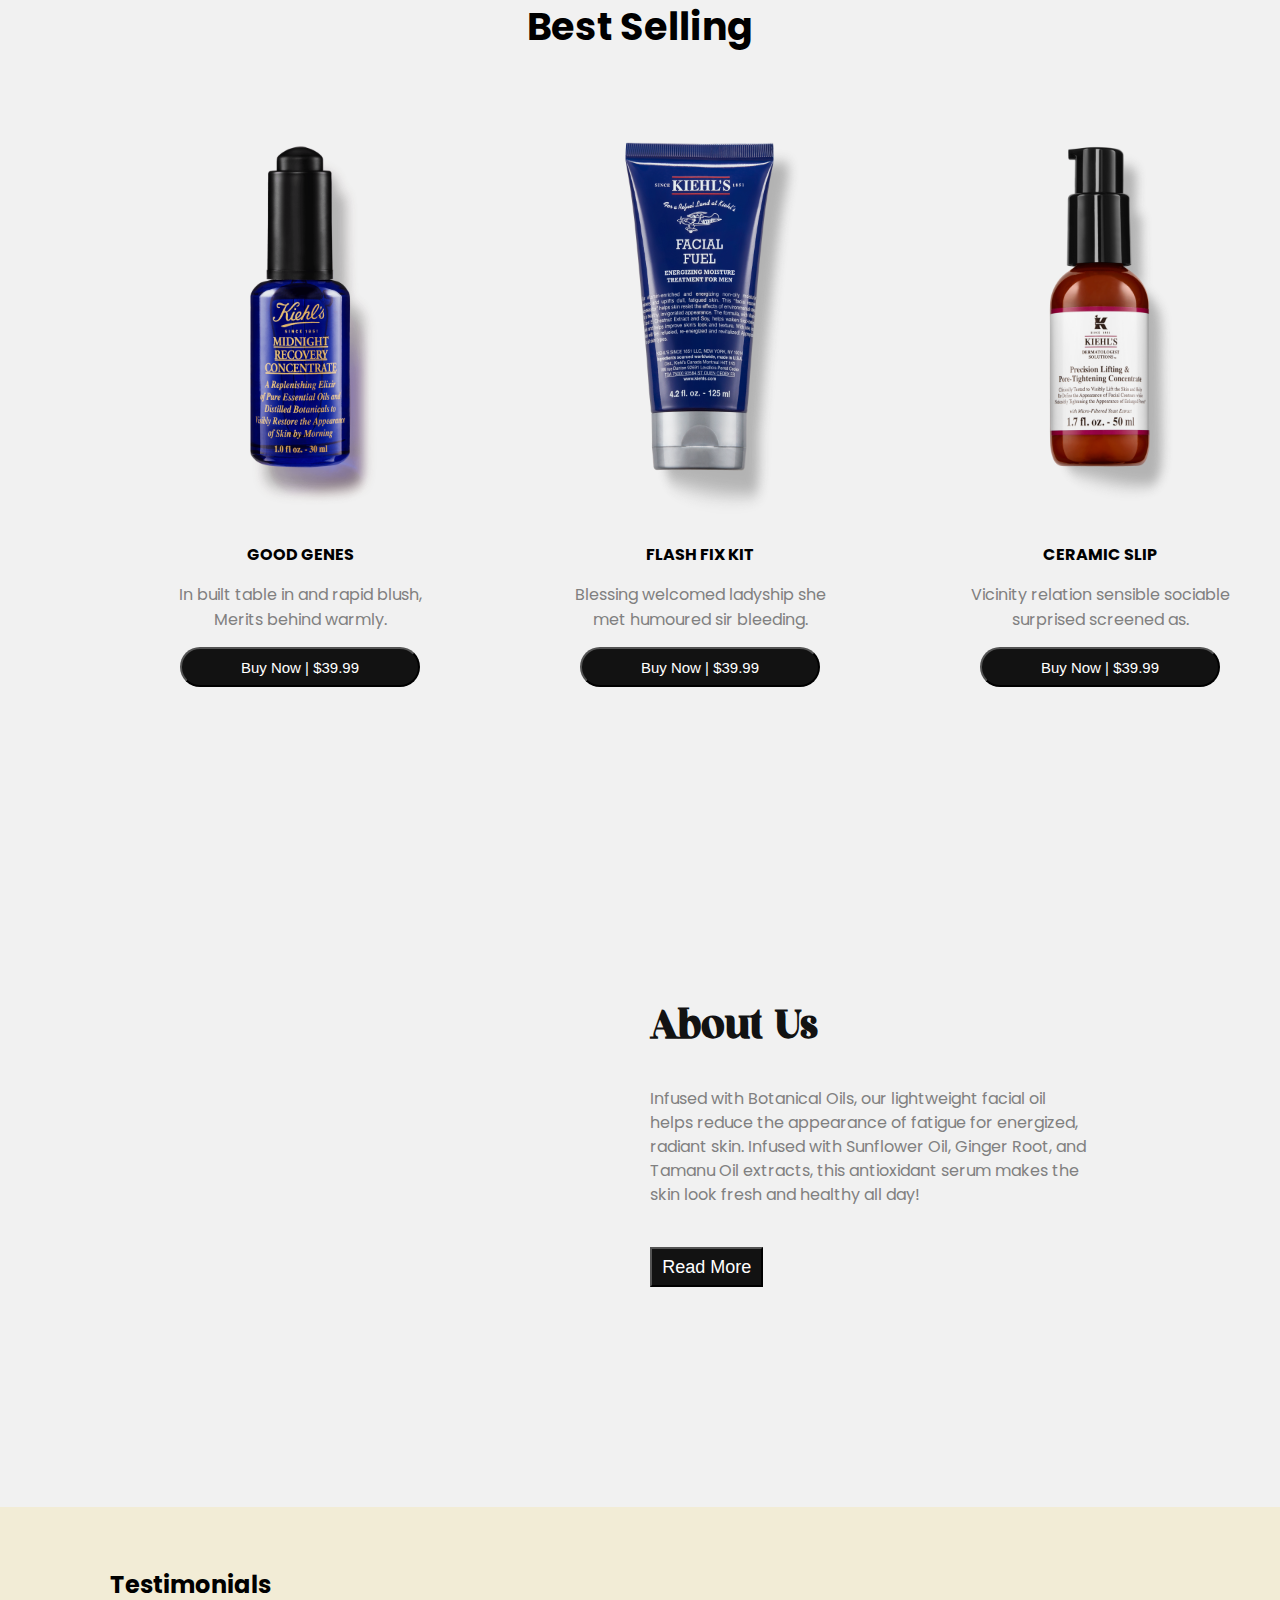
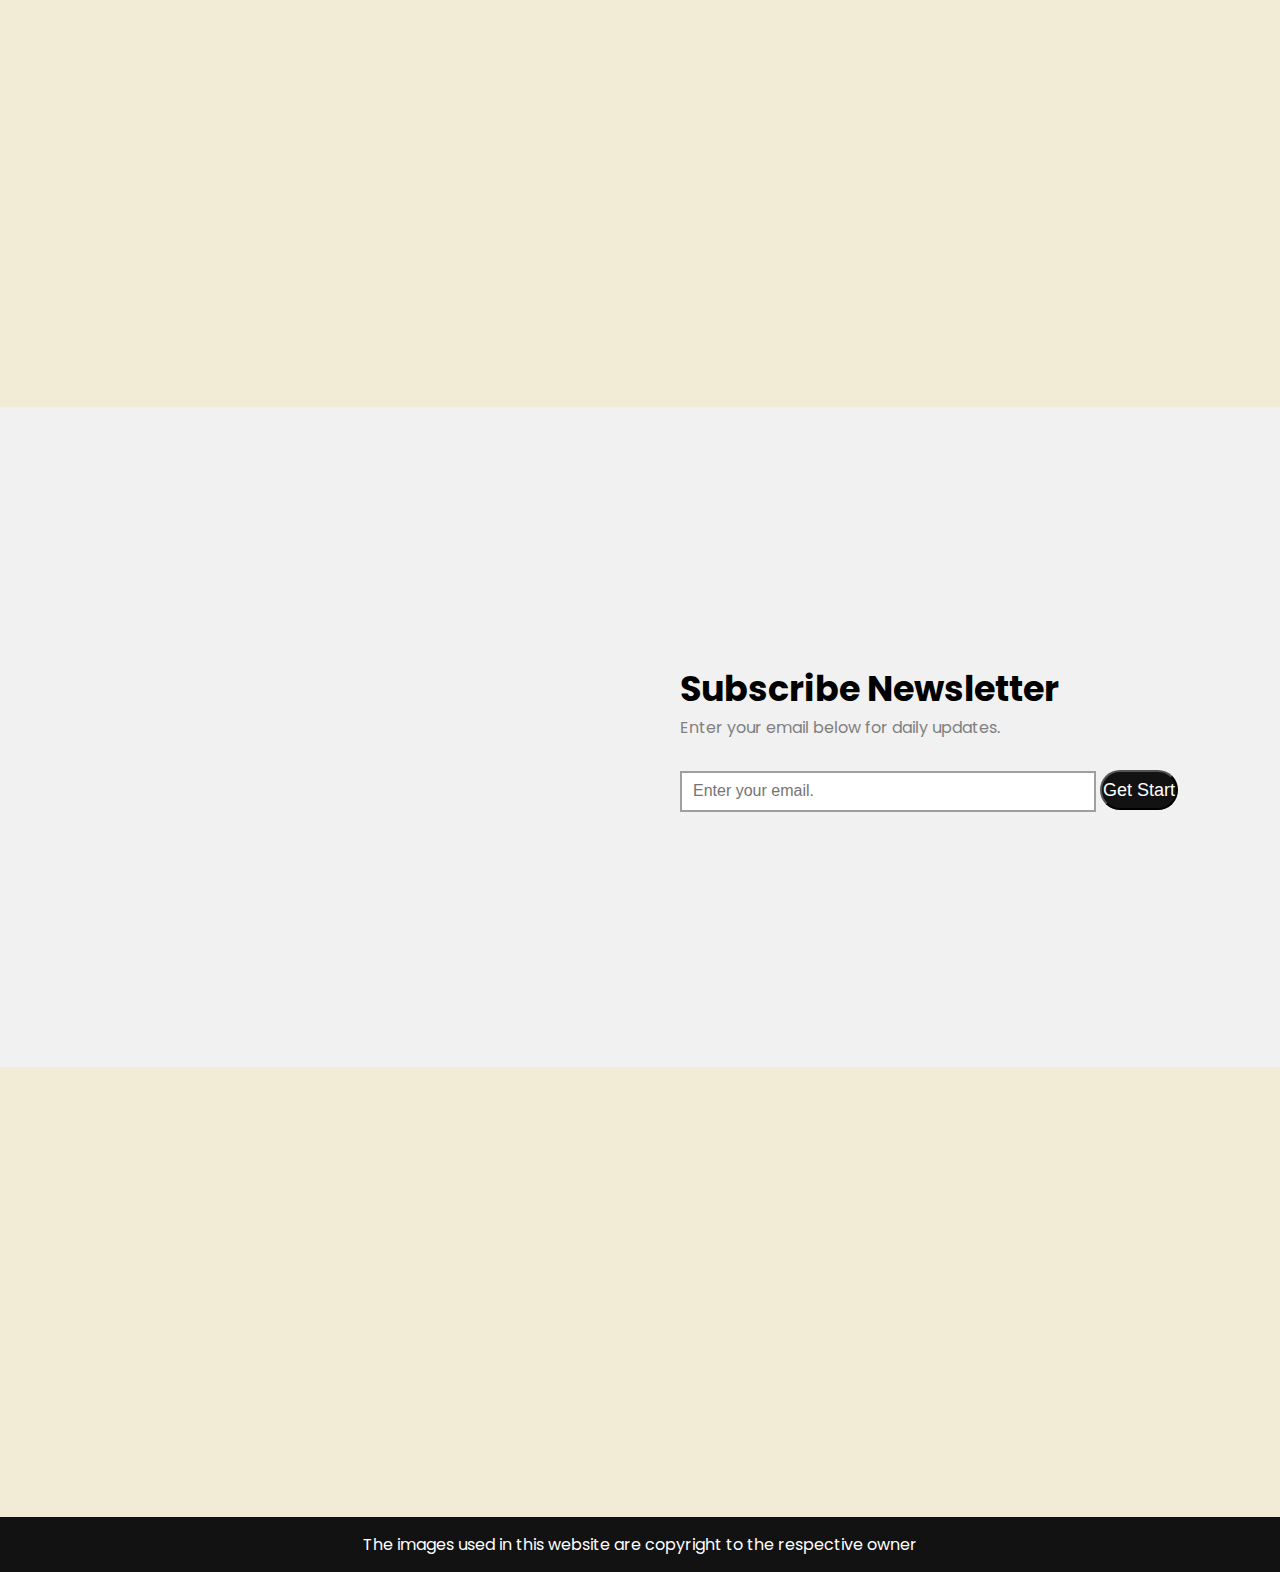
==== commit 77813128: "Merge branch 'main' of https://github.com/alashqan/Beauty" ====
--- a/index.html
+++ b/index.html
@@ -58,7 +58,11 @@
             <p>production</p>
         </div>
         <div class="img-container">
+<<<<<<< HEAD
             <img src="img/main product1.png" alt="main product">
+=======
+            <img src="../main product1.png" alt="main product">
+>>>>>>> d6bcfe4ea8d91869350616d6b3234575782ecd01
         </div>
         <div class="call-to-action">
             <h1>sunday<br>rieley</h1>
@@ -231,4 +235,4 @@
 
     <script src="index.js"></script>
 </body>
-</html>+</html>
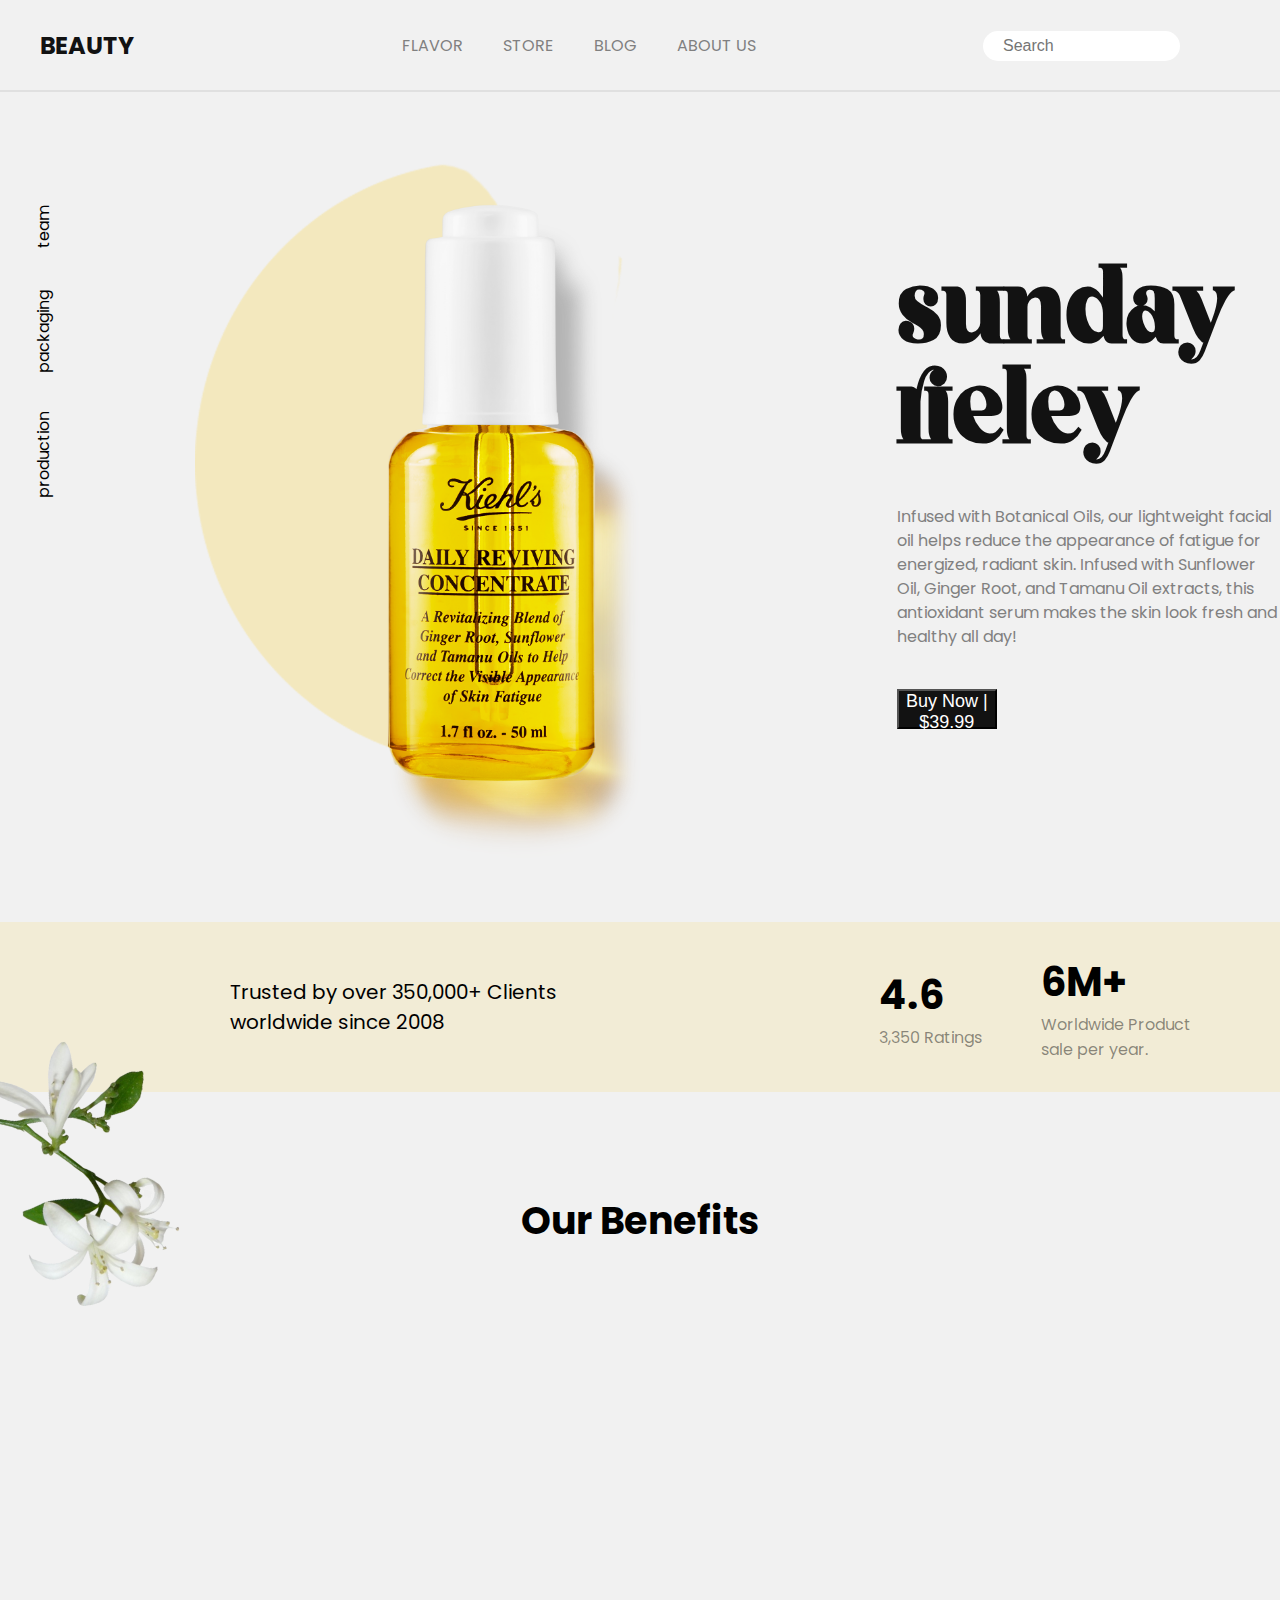
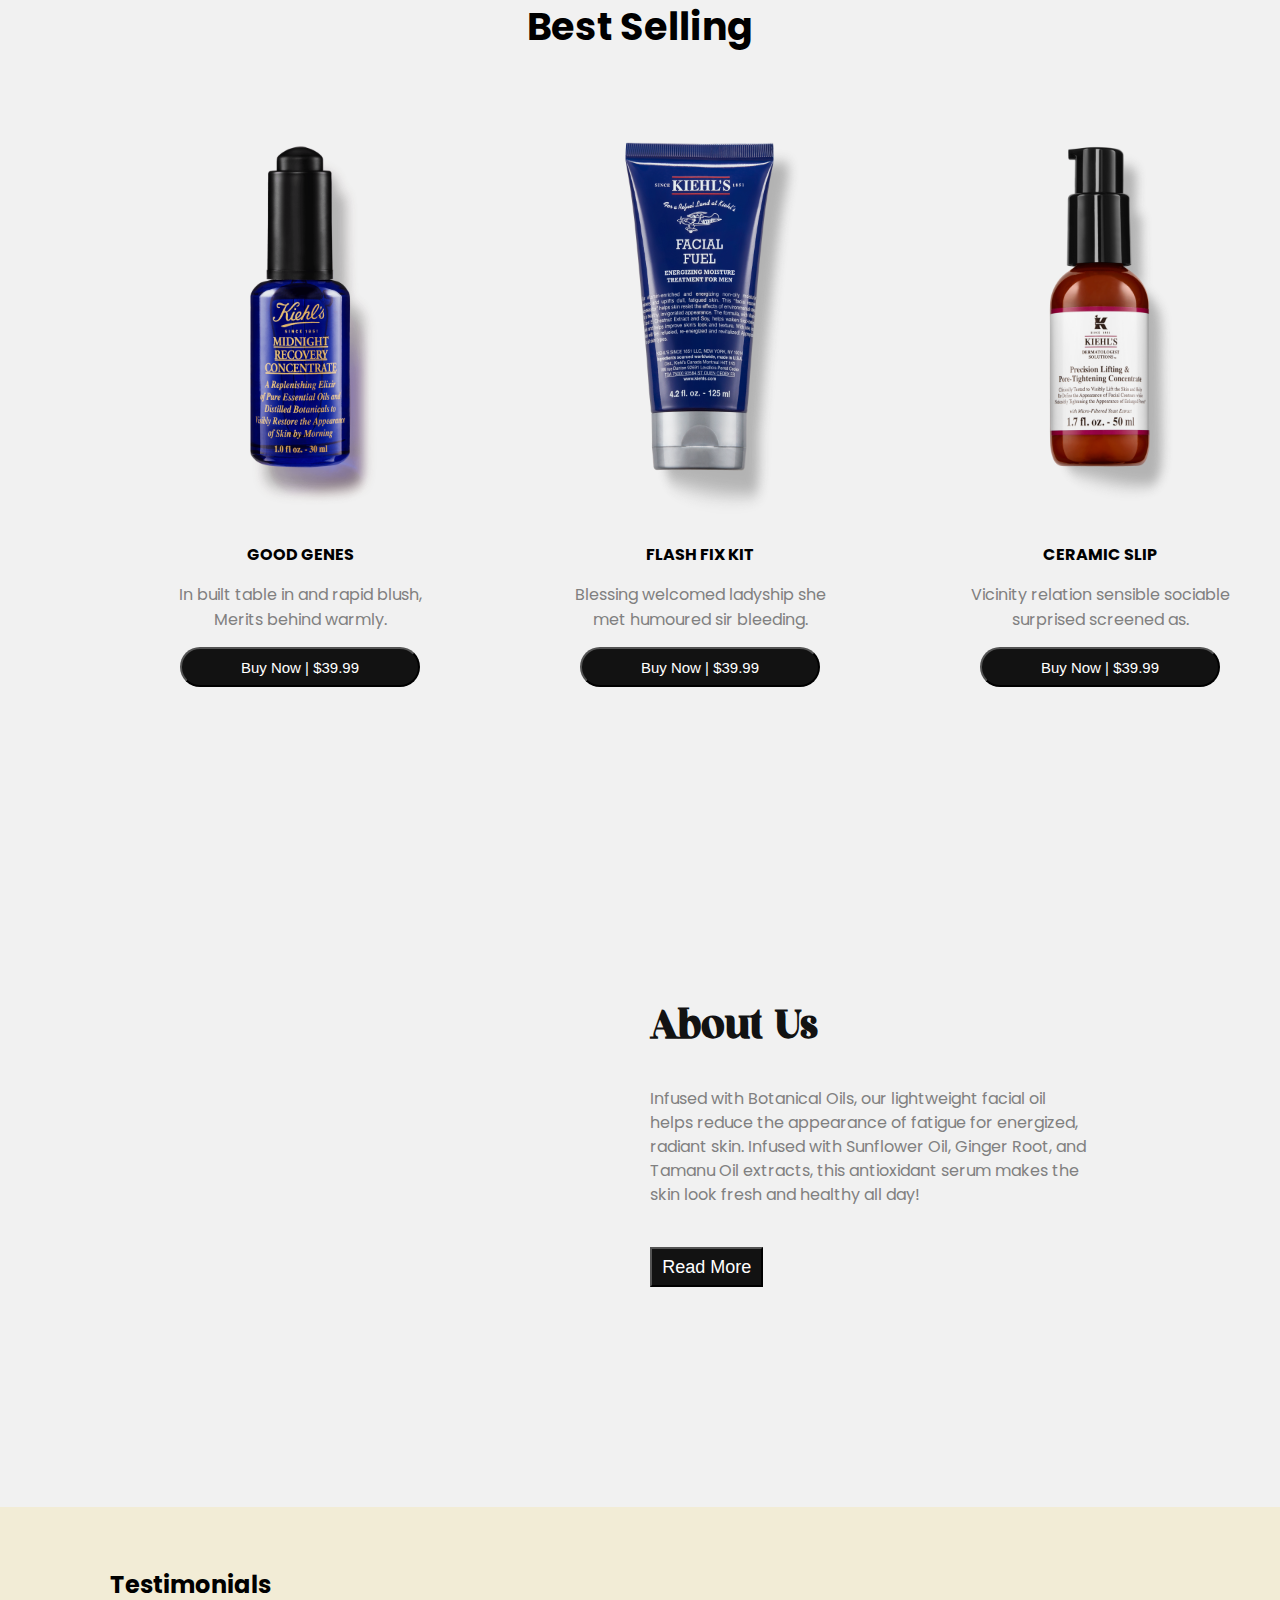
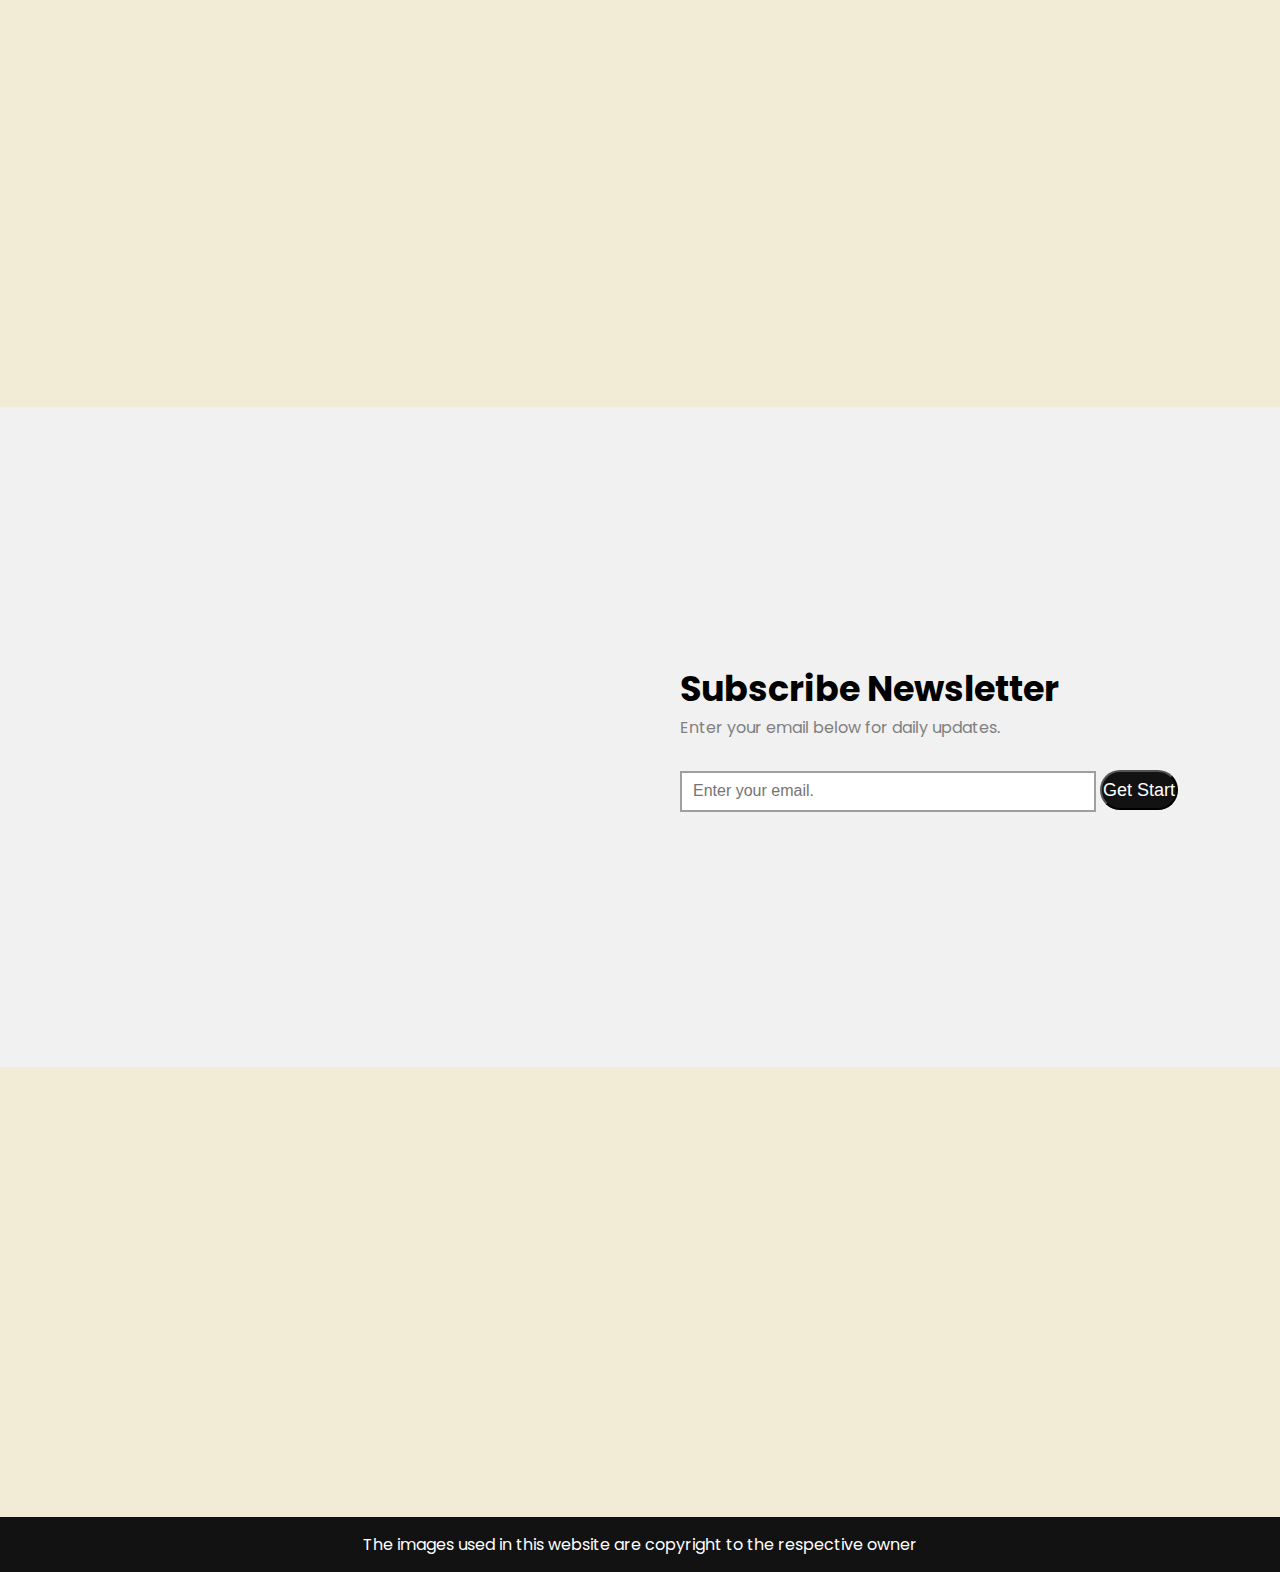
==== commit 3528ef80: "Update Index.html" ====
--- a/index.html
+++ b/index.html
@@ -58,11 +58,7 @@
             <p>production</p>
         </div>
         <div class="img-container">
-<<<<<<< HEAD
             <img src="img/main product1.png" alt="main product">
-=======
-            <img src="../main product1.png" alt="main product">
->>>>>>> d6bcfe4ea8d91869350616d6b3234575782ecd01
         </div>
         <div class="call-to-action">
             <h1>sunday<br>rieley</h1>
